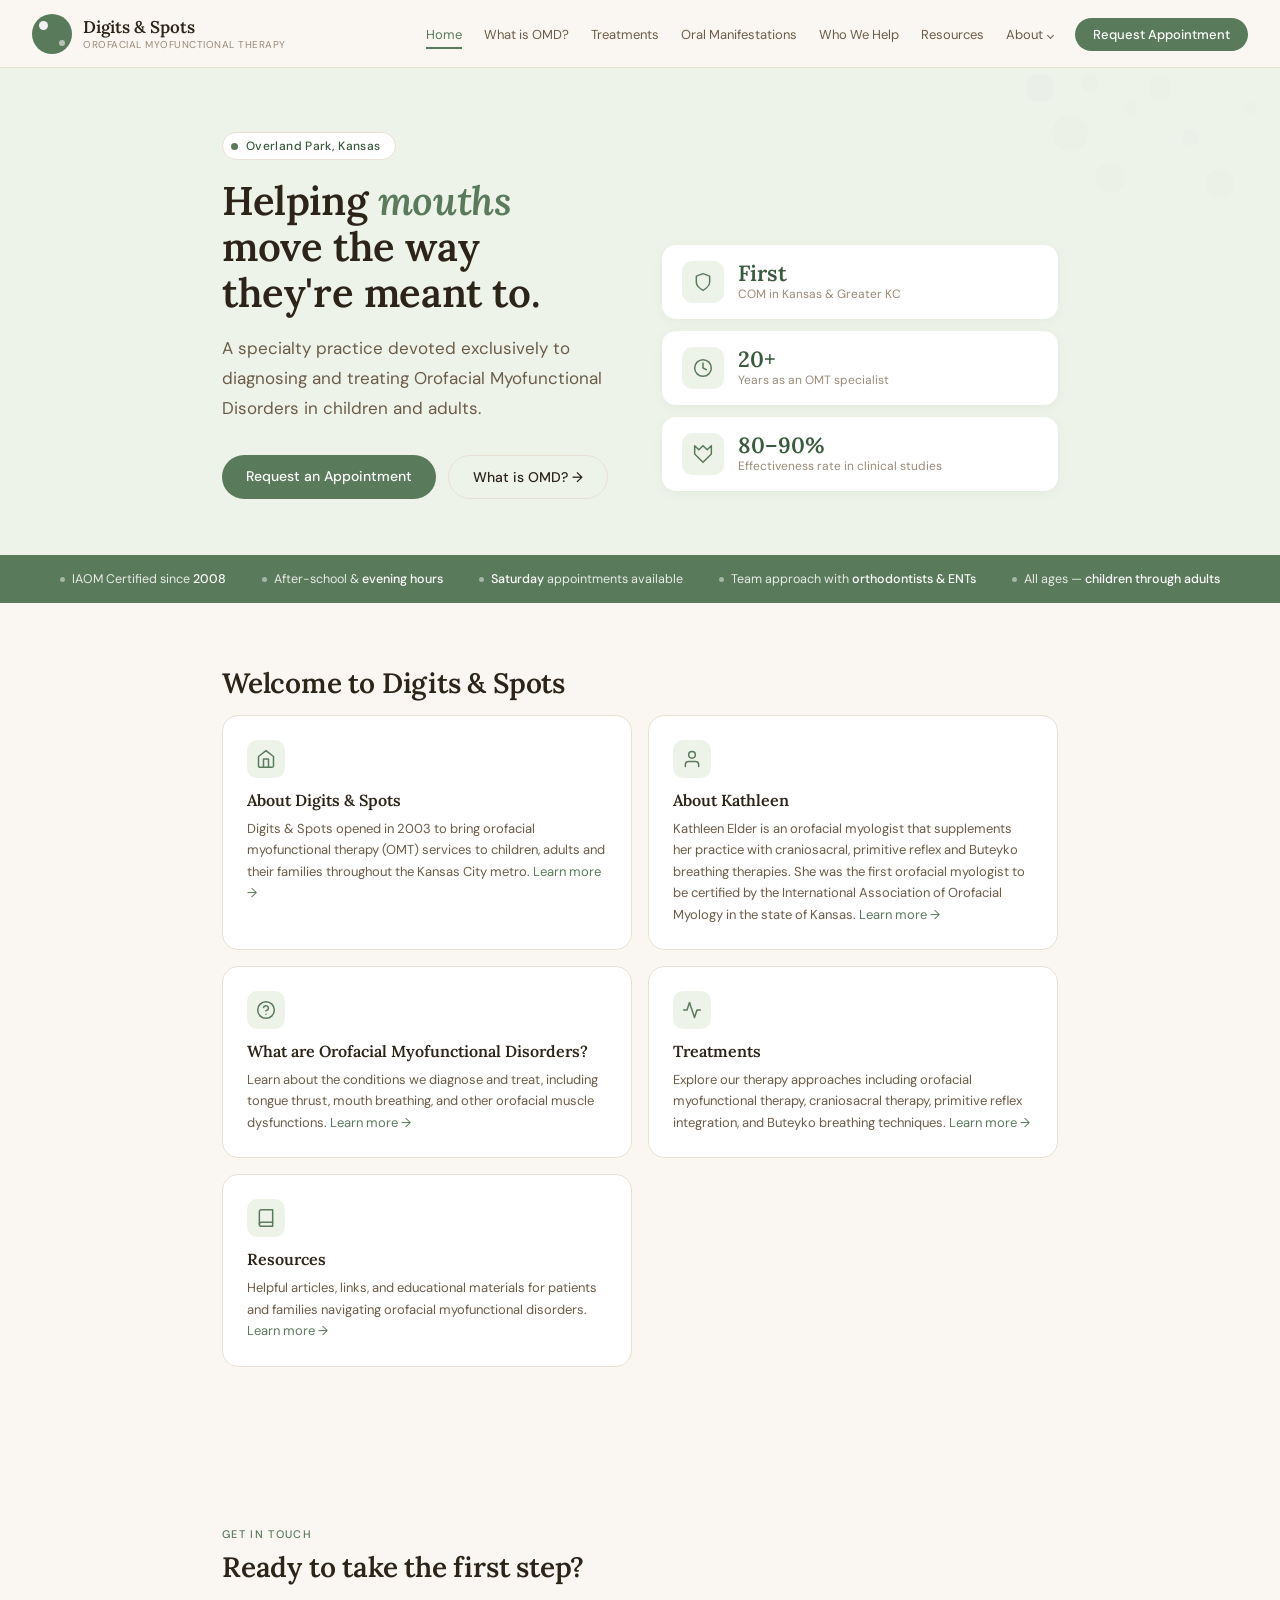
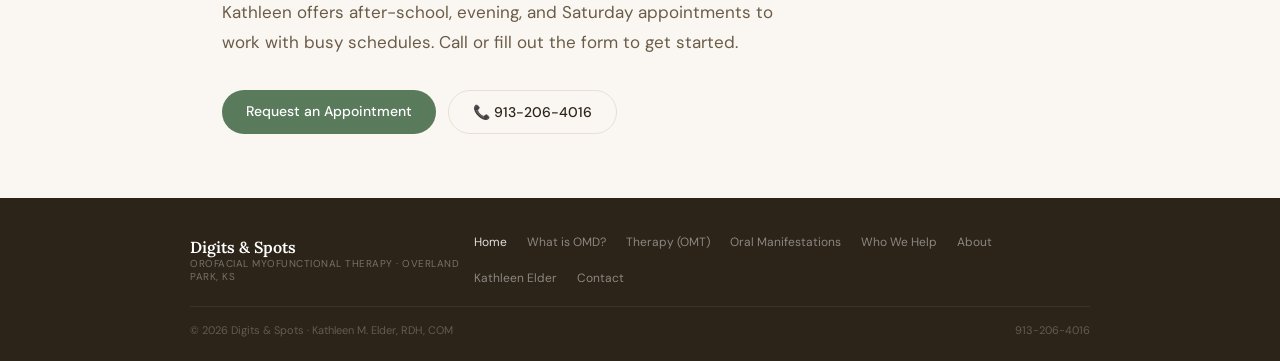
==== index.html @ a77b2a0f "Restructure site with new page hierarchy, nav dropdown, and expanded content - Reorganize homepage i" ====
<!DOCTYPE html>
<html lang="en">
<head>
  <meta charset="UTF-8" />
  <meta name="viewport" content="width=device-width, initial-scale=1.0" />
  <title>Digits &amp; Spots — Orofacial Myofunctional Therapy | Overland Park, KS</title>
  <meta name="description" content="Digits & Spots is a specialty therapy practice in Overland Park, KS devoted exclusively to diagnosing and treating Orofacial Myofunctional Disorders. Kathleen M. Elder, RDH, COM — Kansas's first Certified Orofacial Myologist." />
  <link rel="stylesheet" href="css/style.css" />
</head>
<body>

  <!-- ===================== NAV ===================== -->
  <nav class="ds-nav">
    <a href="index.html" class="ds-logo" aria-label="Digits &amp; Spots home">
      <div class="ds-logo-mark" aria-hidden="true"></div>
      <div>
        <span class="ds-logo-name">Digits &amp; Spots</span>
        <span class="ds-logo-sub">Orofacial Myofunctional Therapy</span>
      </div>
    </a>
    <button class="ds-nav-toggle" aria-label="Toggle navigation" aria-expanded="false">
      <span></span><span></span><span></span>
    </button>
    <ul class="ds-nav-links">
      <li><a href="index.html" class="active">Home</a></li>
      <li><a href="orofacialmyofunctionaldisorders.html">What is OMD?</a></li>
      <li><a href="treatments.html">Treatments</a></li>
      <li><a href="oral-manifestations.html">Oral Manifestations</a></li>
      <li><a href="who-we-help.html">Who We Help</a></li>
      <li><a href="resources.html">Resources</a></li>
      <li class="ds-nav-dropdown"><a href="#">About</a><ul class="ds-nav-dropdown-menu"><li><a href="about/digitsandspots.html">Digits &amp; Spots</a></li><li><a href="about/kathleenelder.html">Kathleen Elder</a></li></ul></li>
      <li><a href="contact.html" class="ds-nav-cta">Request Appointment</a></li>
    </ul>
  </nav>

  <!-- ===================== HERO ===================== -->
  <section class="ds-hero-band">
    <svg class="dots-bg" width="260" height="200" viewBox="0 0 260 200" aria-hidden="true">
      <circle cx="20"  cy="20"  r="14" fill="#5a7a5c" opacity="0.15"/>
      <circle cx="70"  cy="15"  r="9"  fill="#5a7a5c" opacity="0.09"/>
      <circle cx="50"  cy="65"  r="18" fill="#5a7a5c" opacity="0.10"/>
      <circle cx="110" cy="40"  r="7"  fill="#5a7a5c" opacity="0.09"/>
      <circle cx="140" cy="20"  r="11" fill="#5a7a5c" opacity="0.09"/>
      <circle cx="90"  cy="110" r="15" fill="#5a7a5c" opacity="0.07"/>
      <circle cx="170" cy="70"  r="8"  fill="#5a7a5c" opacity="0.10"/>
      <circle cx="200" cy="115" r="14" fill="#5a7a5c" opacity="0.07"/>
      <circle cx="230" cy="40"  r="6"  fill="#5a7a5c" opacity="0.08"/>
    </svg>
    <div class="ds-inner">
      <div class="ds-home-hero-grid">
        <div>
          <div class="ds-hero-eyebrow">
            <span class="ds-hero-eyebrow-dot"></span>
            Overland Park, Kansas
          </div>
          <h1 class="ds-h1">Helping <em>mouths</em> move the way they're meant to.</h1>
          <p class="ds-lead">A specialty practice devoted exclusively to diagnosing and treating Orofacial Myofunctional Disorders in children and adults.</p>
          <div class="ds-btn-row">
            <a href="contact.html" class="ds-btn-primary">Request an Appointment</a>
            <a href="orofacialmyofunctionaldisorders.html" class="ds-btn-outline">What is OMD? →</a>
          </div>
        </div>
        <div class="ds-hero-stats">
          <div class="ds-hero-stat">
            <div class="ds-hero-stat-icon">
              <svg width="20" height="20" viewBox="0 0 24 24" fill="none" stroke="#5a7a5c" stroke-width="1.8" stroke-linecap="round" stroke-linejoin="round" aria-hidden="true"><path d="M12 22s8-4 8-10V5l-8-3-8 3v7c0 6 8 10 8 10z"/></svg>
            </div>
            <div>
              <div class="ds-hero-stat-num">First</div>
              <div class="ds-hero-stat-label">COM in Kansas &amp; Greater KC</div>
            </div>
          </div>
          <div class="ds-hero-stat">
            <div class="ds-hero-stat-icon">
              <svg width="20" height="20" viewBox="0 0 24 24" fill="none" stroke="#5a7a5c" stroke-width="1.8" stroke-linecap="round" stroke-linejoin="round" aria-hidden="true"><circle cx="12" cy="12" r="10"/><polyline points="12 6 12 12 16 14"/></svg>
            </div>
            <div>
              <div class="ds-hero-stat-num">20+</div>
              <div class="ds-hero-stat-label">Years as an OMT specialist</div>
            </div>
          </div>
          <div class="ds-hero-stat">
            <div class="ds-hero-stat-icon">
              <svg width="20" height="20" viewBox="0 0 24 24" fill="none" stroke="#5a7a5c" stroke-width="1.8" stroke-linecap="round" stroke-linejoin="round" aria-hidden="true"><polyline points="22 11.08 22 12 12 22 2 12 2 2 7 7 12 2 17 7 22 2 22 11.08"/></svg>
            </div>
            <div>
              <div class="ds-hero-stat-num">80–90%</div>
              <div class="ds-hero-stat-label">Effectiveness rate in clinical studies</div>
            </div>
          </div>
        </div>
      </div>
    </div>
  </section>

  <!-- ===================== TRUST BAR ===================== -->
  <div class="ds-trust" role="list">
    <div class="ds-trust-item" role="listitem"><span class="ds-trust-dot"></span><span>IAOM Certified since <strong>2008</strong></span></div>
    <div class="ds-trust-item" role="listitem"><span class="ds-trust-dot"></span><span>After-school &amp; <strong>evening hours</strong></span></div>
    <div class="ds-trust-item" role="listitem"><span class="ds-trust-dot"></span><span><strong>Saturday</strong> appointments available</span></div>
    <div class="ds-trust-item" role="listitem"><span class="ds-trust-dot"></span><span>Team approach with <strong>orthodontists &amp; ENTs</strong></span></div>
    <div class="ds-trust-item" role="listitem"><span class="ds-trust-dot"></span><span>All ages — <strong>children through adults</strong></span></div>
  </div>

  <!-- ===================== OVERVIEW SECTIONS ===================== -->
  <main>
    <div class="ds-inner">
      <section class="ds-section" aria-labelledby="overview-heading">
        <h2 class="ds-h2" id="overview-heading">Welcome to Digits &amp; Spots</h2>
        <div class="ds-card-grid">
          <a href="about/digitsandspots.html" class="ds-card" style="text-decoration:none; display:block; cursor:pointer;">
            <div class="ds-card-icon">
              <svg width="20" height="20" viewBox="0 0 24 24" fill="none" stroke="#5a7a5c" stroke-width="1.8" stroke-linecap="round" stroke-linejoin="round" aria-hidden="true"><path d="M3 9l9-7 9 7v11a2 2 0 0 1-2 2H5a2 2 0 0 1-2-2z"/><polyline points="9 22 9 12 15 12 15 22"/></svg>
            </div>
            <h3>About Digits &amp; Spots</h3>
            <p>Digits &amp; Spots opened in 2003 to bring orofacial myofunctional therapy (OMT) services to children, adults and their families throughout the Kansas City metro. <span class="ds-card-link">Learn more →</span></p>
          </a>
          <a href="about/kathleenelder.html" class="ds-card" style="text-decoration:none; display:block; cursor:pointer;">
            <div class="ds-card-icon">
              <svg width="20" height="20" viewBox="0 0 24 24" fill="none" stroke="#5a7a5c" stroke-width="1.8" stroke-linecap="round" stroke-linejoin="round" aria-hidden="true"><path d="M20 21v-2a4 4 0 0 0-4-4H8a4 4 0 0 0-4 4v2"/><circle cx="12" cy="7" r="4"/></svg>
            </div>
            <h3>About Kathleen</h3>
            <p>Kathleen Elder is an orofacial myologist that supplements her practice with craniosacral, primitive reflex and Buteyko breathing therapies. She was the first orofacial myologist to be certified by the International Association of Orofacial Myology in the state of Kansas. <span class="ds-card-link">Learn more →</span></p>
          </a>
          <a href="orofacialmyofunctionaldisorders.html" class="ds-card" style="text-decoration:none; display:block; cursor:pointer;">
            <div class="ds-card-icon">
              <svg width="20" height="20" viewBox="0 0 24 24" fill="none" stroke="#5a7a5c" stroke-width="1.8" stroke-linecap="round" stroke-linejoin="round" aria-hidden="true"><circle cx="12" cy="12" r="10"/><path d="M9.09 9a3 3 0 0 1 5.83 1c0 2-3 3-3 3"/><line x1="12" y1="17" x2="12.01" y2="17"/></svg>
            </div>
            <h3>What are Orofacial Myofunctional Disorders?</h3>
            <p>Learn about the conditions we diagnose and treat, including tongue thrust, mouth breathing, and other orofacial muscle dysfunctions. <span class="ds-card-link">Learn more →</span></p>
          </a>
          <a href="treatments.html" class="ds-card" style="text-decoration:none; display:block; cursor:pointer;">
            <div class="ds-card-icon">
              <svg width="20" height="20" viewBox="0 0 24 24" fill="none" stroke="#5a7a5c" stroke-width="1.8" stroke-linecap="round" stroke-linejoin="round" aria-hidden="true"><path d="M22 12h-4l-3 9L9 3l-3 9H2"/></svg>
            </div>
            <h3>Treatments</h3>
            <p>Explore our therapy approaches including orofacial myofunctional therapy, craniosacral therapy, primitive reflex integration, and Buteyko breathing techniques. <span class="ds-card-link">Learn more →</span></p>
          </a>
          <a href="resources.html" class="ds-card" style="text-decoration:none; display:block; cursor:pointer;">
            <div class="ds-card-icon">
              <svg width="20" height="20" viewBox="0 0 24 24" fill="none" stroke="#5a7a5c" stroke-width="1.8" stroke-linecap="round" stroke-linejoin="round" aria-hidden="true"><path d="M4 19.5A2.5 2.5 0 0 1 6.5 17H20"/><path d="M6.5 2H20v20H6.5A2.5 2.5 0 0 1 4 19.5v-15A2.5 2.5 0 0 1 6.5 2z"/></svg>
            </div>
            <h3>Resources</h3>
            <p>Helpful articles, links, and educational materials for patients and families navigating orofacial myofunctional disorders. <span class="ds-card-link">Learn more →</span></p>
          </a>
        </div>
      </section>
    </div>

    <!-- ===================== CTA ===================== -->
    <div class="ds-inner">
      <section class="ds-section" aria-labelledby="cta-heading">
        <div class="ds-section-label">Get in touch</div>
        <h2 class="ds-h2" id="cta-heading">Ready to take the first step?</h2>
        <p class="ds-lead">Kathleen offers after-school, evening, and Saturday appointments to work with busy schedules. Call or fill out the form to get started.</p>
        <div class="ds-btn-row">
          <a href="contact.html" class="ds-btn-primary">Request an Appointment</a>
          <a href="tel:9132064016" class="ds-btn-outline">📞 913-206-4016</a>
        </div>
      </section>
    </div>
  </main>

  <!-- ===================== FOOTER ===================== -->
  <footer class="ds-footer">
    <div class="ds-footer-top">
      <div>
        <div class="ds-footer-name">Digits &amp; Spots</div>
        <div class="ds-footer-sub">Orofacial Myofunctional Therapy · Overland Park, KS</div>
      </div>
      <nav class="ds-footer-links" aria-label="Footer navigation">
        <a href="index.html">Home</a>
        <a href="orofacialmyofunctionaldisorders.html">What is OMD?</a>
        <a href="treatments.html">Therapy (OMT)</a>
        <a href="oral-manifestations.html">Oral Manifestations</a>
        <a href="who-we-help.html">Who We Help</a>
        <a href="about/digitsandspots.html">About</a>
        <a href="about/kathleenelder.html">Kathleen Elder</a>
        <a href="contact.html">Contact</a>
      </nav>
    </div>
    <div class="ds-footer-bottom">
      <span>© 2026 Digits &amp; Spots · Kathleen M. Elder, RDH, COM</span>
      <span>913-206-4016</span>
    </div>
  </footer>

  <script src="js/main.js"></script>
</body>
</html>
---- css/style.css ----
@import url('https://fonts.googleapis.com/css2?family=Lora:ital,wght@0,400;0,500;0,600;1,400&family=DM+Sans:wght@300;400;500&display=swap');

/* ===================================================
   DIGITS & SPOTS — Global Stylesheet
   =================================================== */

*, *::before, *::after { box-sizing: border-box; margin: 0; padding: 0; }

:root {
  --sage:        #5a7a5c;
  --sage-light:  #8aaa7c;
  --sage-pale:   #eef3ea;
  --sage-deep:   #3a5a3c;
  --cream:       #faf7f2;
  --warm-tan:    #e8e0d4;
  --warm-dark:   #2c2419;
  --warm-mid:    #6b5c48;
  --warm-muted:  #9a8a78;
  --font-display: 'Lora', Georgia, serif;
  --font-body:    'DM Sans', sans-serif;
}

html { scroll-behavior: smooth; }

body {
  font-family: var(--font-body);
  color: var(--warm-dark);
  background: var(--cream);
  min-height: 100vh;
  overflow-x: hidden;
}

/* ===================================================
   NAVIGATION
   =================================================== */

.ds-nav {
  background: var(--cream);
  border-bottom: 1px solid var(--warm-tan);
  padding: 0 2rem;
  display: flex;
  align-items: center;
  justify-content: space-between;
  height: 68px;
  position: sticky;
  top: 0;
  z-index: 100;
}

.ds-logo {
  display: flex;
  align-items: center;
  gap: 11px;
  text-decoration: none;
}

.ds-logo-mark {
  width: 40px; height: 40px;
  border-radius: 50%;
  background: var(--sage);
  display: flex; align-items: center; justify-content: center;
  position: relative; flex-shrink: 0;
}
.ds-logo-mark::before {
  content: '';
  width: 9px; height: 9px; border-radius: 50%;
  background: rgba(255,255,255,0.9);
  position: absolute; top: 7px; left: 7px;
}
.ds-logo-mark::after {
  content: '';
  width: 6px; height: 6px; border-radius: 50%;
  background: rgba(255,255,255,0.55);
  position: absolute; bottom: 8px; right: 7px;
}

.ds-logo-name {
  font-family: var(--font-display);
  font-size: 17px; font-weight: 600;
  color: var(--warm-dark); display: block;
}
.ds-logo-sub {
  font-size: 10px; color: var(--warm-muted);
  letter-spacing: 0.05em; text-transform: uppercase; display: block;
}

.ds-nav-links {
  display: flex; align-items: center;
  gap: 22px; list-style: none;
}
.ds-nav-links a {
  font-size: 13px; font-weight: 400;
  color: var(--warm-mid); text-decoration: none;
  padding: 4px 0;
  border-bottom: 2px solid transparent;
  transition: color 0.2s, border-color 0.2s;
}
.ds-nav-links a:hover { color: var(--sage); }
.ds-nav-links a.active { color: var(--sage); border-bottom-color: var(--sage); }

/* About dropdown */
.ds-nav-dropdown {
  position: relative;
}
.ds-nav-dropdown > a::after {
  content: '';
  display: inline-block;
  width: 5px; height: 5px;
  border-right: 1.5px solid currentColor;
  border-bottom: 1.5px solid currentColor;
  transform: rotate(45deg);
  margin-left: 5px;
  vertical-align: 1px;
}
.ds-nav-dropdown-menu {
  display: none;
  position: absolute;
  top: 100%;
  left: 50%;
  transform: translateX(-50%);
  background: var(--cream);
  border: 1px solid var(--warm-tan);
  border-radius: 8px;
  padding: 6px 0;
  min-width: 200px;
  box-shadow: 0 4px 16px rgba(0,0,0,0.08);
  z-index: 200;
  list-style: none;
}
.ds-nav-dropdown-menu li a {
  display: block;
  padding: 8px 16px !important;
  font-size: 13px;
  color: var(--warm-mid);
  text-decoration: none;
  border-bottom: none !important;
  white-space: nowrap;
}
.ds-nav-dropdown-menu li a:hover {
  background: var(--sage-pale);
  color: var(--sage);
}
.ds-nav-dropdown:hover .ds-nav-dropdown-menu,
.ds-nav-dropdown:focus-within .ds-nav-dropdown-menu {
  display: block;
}

.ds-nav-cta {
  background: var(--sage) !important;
  color: white !important;
  padding: 8px 18px !important;
  border-radius: 100px;
  font-weight: 500 !important;
  border-bottom: none !important;
  transition: background 0.2s !important;
}
.ds-nav-cta:hover { background: var(--sage-deep) !important; }

/* Mobile hamburger (hidden by default) */
.ds-nav-toggle {
  display: none;
  background: none; border: none;
  cursor: pointer; padding: 4px;
  flex-direction: column; gap: 5px;
}
.ds-nav-toggle span {
  display: block; width: 22px; height: 2px;
  background: var(--warm-dark); border-radius: 2px;
  transition: transform 0.25s, opacity 0.25s;
}

/* ===================================================
   LAYOUT & SHARED STRUCTURE
   =================================================== */

.ds-inner {
  max-width: 900px;
  margin: 0 auto;
  padding: 0 2rem;
}

.ds-section        { padding: 64px 0; }
.ds-section-label  { font-size: 11px; text-transform: uppercase; letter-spacing: 0.12em; color: var(--sage); font-weight: 500; margin-bottom: 10px; }

.ds-h1 {
  font-family: var(--font-display);
  font-size: 40px; font-weight: 600;
  color: var(--warm-dark); letter-spacing: -0.4px; line-height: 1.15;
  margin-bottom: 18px;
}
.ds-h1 em { font-style: italic; color: var(--sage); }

.ds-h2 {
  font-family: var(--font-display);
  font-size: 28px; font-weight: 600;
  color: var(--warm-dark); letter-spacing: -0.2px; line-height: 1.2;
  margin-bottom: 14px;
}
.ds-h2 em { font-style: italic; color: var(--sage); }

.ds-lead  { font-size: 17px; color: var(--warm-mid); line-height: 1.75; margin-bottom: 32px; max-width: 580px; }
.ds-body  { font-size: 15px; color: var(--warm-mid); line-height: 1.75; margin-bottom: 18px; }

.ds-divider { border: none; border-top: 1px solid var(--warm-tan); margin: 48px 0; }

/* ===================================================
   HERO BAND
   =================================================== */

.ds-hero-band {
  background: var(--sage-pale);
  padding: 64px 0 56px;
  position: relative; overflow: hidden;
}
.ds-hero-band .dots-bg {
  position: absolute; top: 0; right: 0;
  opacity: 0.13; pointer-events: none;
}

/* ===================================================
   TRUST BAR
   =================================================== */

.ds-trust {
  background: var(--sage);
  padding: 16px 2rem;
  display: flex; justify-content: center;
  gap: 36px; flex-wrap: wrap;
}
.ds-trust-item {
  display: flex; align-items: center;
  gap: 7px; color: rgba(255,255,255,0.85);
  font-size: 12.5px;
}
.ds-trust-item strong { color: white; font-weight: 500; }
.ds-trust-dot {
  width: 5px; height: 5px; border-radius: 50%;
  background: rgba(255,255,255,0.45); flex-shrink: 0;
}

/* ===================================================
   BUTTONS
   =================================================== */

.ds-btn-primary {
  background: var(--sage); color: white;
  padding: 12px 24px; border-radius: 100px;
  font-size: 14px; font-weight: 500;
  text-decoration: none; border: none;
  cursor: pointer; display: inline-block;
  font-family: var(--font-body);
  transition: background 0.2s, transform 0.15s;
}
.ds-btn-primary:hover { background: var(--sage-deep); transform: translateY(-1px); }

.ds-btn-outline {
  background: transparent; color: var(--warm-dark);
  padding: 12px 24px; border-radius: 100px;
  font-size: 14px; font-weight: 500;
  text-decoration: none;
  border: 1.5px solid var(--warm-tan);
  cursor: pointer; display: inline-block;
  font-family: var(--font-body);
  transition: border-color 0.2s, transform 0.15s;
}
.ds-btn-outline:hover { border-color: var(--sage); transform: translateY(-1px); }

.ds-btn-white {
  background: white; color: var(--warm-dark);
  padding: 12px 24px; border-radius: 100px;
  font-size: 14px; font-weight: 500;
  border: none; cursor: pointer;
  display: inline-block; font-family: var(--font-body);
  transition: opacity 0.2s;
}
.ds-btn-white:hover { opacity: 0.85; }

.ds-btn-row { display: flex; gap: 12px; flex-wrap: wrap; margin-top: 8px; }

/* ===================================================
   CARDS
   =================================================== */

.ds-card-grid   { display: grid; grid-template-columns: 1fr 1fr; gap: 16px; margin-bottom: 32px; }
.ds-card-grid-3 { display: grid; grid-template-columns: 1fr 1fr 1fr; gap: 14px; margin-bottom: 32px; }

.ds-card {
  background: white;
  border: 1px solid var(--warm-tan);
  border-radius: 16px; padding: 24px;
  transition: border-color 0.2s, transform 0.2s;
}
.ds-card:hover { border-color: var(--sage-light); transform: translateY(-2px); }

.ds-card-icon {
  width: 38px; height: 38px; border-radius: 10px;
  background: var(--sage-pale);
  display: flex; align-items: center; justify-content: center;
  margin-bottom: 12px;
}
.ds-card h3 {
  font-family: var(--font-display);
  font-size: 16px; font-weight: 600;
  color: var(--warm-dark); margin-bottom: 8px;
}
.ds-card p { font-size: 13px; color: var(--warm-mid); line-height: 1.65; }
.ds-card-link { color: var(--sage); font-size: 13px; }

/* ===================================================
   STAT CARDS
   =================================================== */

.ds-stat-row { display: grid; grid-template-columns: repeat(3, 1fr); gap: 14px; margin: 32px 0; }

.ds-stat {
  background: white;
  border: 1px solid var(--warm-tan);
  border-radius: 14px; padding: 20px; text-align: center;
}
.ds-stat-num {
  font-family: var(--font-display);
  font-size: 30px; font-weight: 600;
  color: var(--sage-deep); line-height: 1;
}
.ds-stat-label { font-size: 12px; color: var(--warm-muted); margin-top: 5px; line-height: 1.4; }

/* Hero stat cards */
.ds-hero-stat {
  background: white; border-radius: 14px;
  padding: 16px 20px;
  display: flex; align-items: center; gap: 14px;
  box-shadow: 0 2px 10px rgba(90,122,92,0.08);
}
.ds-hero-stat-icon {
  width: 42px; height: 42px; border-radius: 10px;
  background: var(--sage-pale);
  display: flex; align-items: center; justify-content: center; flex-shrink: 0;
}
.ds-hero-stat-num {
  font-family: var(--font-display);
  font-size: 22px; font-weight: 600;
  color: var(--sage-deep); line-height: 1;
}
.ds-hero-stat-label { font-size: 12px; color: var(--warm-muted); margin-top: 2px; }

/* ===================================================
   DARK SECTION
   =================================================== */

.ds-dark { background: var(--warm-dark); padding: 64px 0; }
.ds-dark .ds-section-label { color: var(--sage-light); }
.ds-dark .ds-h2  { color: white; }
.ds-dark .ds-body { color: rgba(255,255,255,0.65); }
.ds-dark .ds-lead { color: rgba(255,255,255,0.65); }

/* ===================================================
   PALE (SAGE) SECTION
   =================================================== */

.ds-pale { background: var(--sage-pale); padding: 64px 0; }

/* ===================================================
   PROCESS STEPS
   =================================================== */

.ds-steps { display: flex; flex-direction: column; margin-top: 32px; }
.ds-step  {
  display: grid; grid-template-columns: 56px 1fr;
  gap: 20px; padding-bottom: 32px; position: relative;
}
.ds-step:not(:last-child)::after {
  content: '';
  position: absolute; left: 27px; top: 44px; bottom: 0;
  width: 2px; background: var(--warm-tan);
}
.ds-step-num {
  width: 56px; height: 56px; border-radius: 50%;
  background: var(--cream);
  border: 2px solid var(--sage-light);
  display: flex; align-items: center; justify-content: center;
  font-family: var(--font-display);
  font-size: 18px; font-weight: 600; color: var(--sage);
  flex-shrink: 0; z-index: 1; position: relative;
}
.ds-step-body { padding-top: 12px; }
.ds-step-body h3 {
  font-family: var(--font-display);
  font-size: 17px; font-weight: 600;
  color: var(--warm-dark); margin-bottom: 6px;
}
.ds-step-body p { font-size: 14px; color: var(--warm-mid); line-height: 1.65; }

/* ===================================================
   FACTS / BULLETS
   =================================================== */

.ds-facts { display: flex; flex-direction: column; gap: 10px; }
.ds-fact  { display: flex; gap: 10px; font-size: 14px; color: var(--warm-mid); align-items: flex-start; }
.ds-fact-dot {
  width: 7px; height: 7px; border-radius: 50%;
  background: var(--sage-light); flex-shrink: 0; margin-top: 5px;
}
.ds-dark .ds-fact { color: rgba(255,255,255,0.65); }

/* ===================================================
   TAGS / PILLS
   =================================================== */

.ds-tag-row { display: flex; gap: 8px; flex-wrap: wrap; margin-bottom: 24px; }
.ds-tag {
  background: white; border: 1px solid var(--warm-tan);
  border-radius: 100px; padding: 5px 14px;
  font-size: 12.5px; color: var(--warm-mid);
}

.ds-cred-pills { display: flex; gap: 7px; flex-wrap: wrap; margin: 12px 0 18px; }
.ds-cred {
  background: var(--sage-pale); color: var(--sage-deep);
  border-radius: 100px; padding: 4px 12px;
  font-size: 12px; font-weight: 500;
}
.ds-dark .ds-cred { background: rgba(255,255,255,0.1); color: rgba(255,255,255,0.8); }

/* ===================================================
   HIGHLIGHT / BLOCKQUOTE
   =================================================== */

.ds-highlight {
  background: var(--sage-pale);
  border-left: 4px solid var(--sage);
  border-radius: 0 12px 12px 0;
  padding: 18px 20px; margin: 24px 0;
}
.ds-highlight p { font-size: 15px; color: var(--sage-deep); line-height: 1.65; font-style: italic; }
.ds-highlight cite { font-size: 12px; color: var(--warm-muted); font-style: normal; display: block; margin-top: 6px; }

/* ===================================================
   FAQ ACCORDION
   =================================================== */

.ds-faq { display: flex; flex-direction: column; }
.ds-faq-item { border-bottom: 1px solid var(--warm-tan); }
.ds-faq-q {
  width: 100%; background: none; border: none; text-align: left;
  padding: 18px 0;
  font-family: var(--font-body);
  font-size: 15px; font-weight: 500; color: var(--warm-dark);
  cursor: pointer;
  display: flex; justify-content: space-between; align-items: center; gap: 16px;
}
.ds-faq-q:hover { color: var(--sage); }
.ds-faq-icon { font-size: 20px; color: var(--sage); flex-shrink: 0; transition: transform 0.25s; font-weight: 300; }
.ds-faq-a { font-size: 14px; color: var(--warm-mid); line-height: 1.7; padding-bottom: 18px; display: none; }
.ds-faq-item.open .ds-faq-a  { display: block; }
.ds-faq-item.open .ds-faq-icon { transform: rotate(45deg); }

/* ===================================================
   PORTRAIT / ABOUT
   =================================================== */

.ds-about-grid { display: grid; grid-template-columns: 260px 1fr; gap: 52px; align-items: start; }
.ds-portrait-frame {
  background: var(--sage-deep); border-radius: 20px;
  aspect-ratio: 3/4;
  display: flex; align-items: center; justify-content: center;
  flex-direction: column; gap: 12px;
  color: rgba(255,255,255,0.5); font-size: 12px; text-align: center;
  padding: 20px; position: relative;
}
/* Swap in a real photo: add class ds-portrait-photo and set background-image */
.ds-portrait-photo {
  background-size: cover;
  background-position: center top;
}
.ds-portrait-initials {
  width: 72px; height: 72px; border-radius: 50%;
  background: rgba(255,255,255,0.12);
  display: flex; align-items: center; justify-content: center;
  font-family: var(--font-display);
  font-size: 22px; color: white; font-weight: 500;
}
.ds-portrait-badge {
  position: absolute; bottom: -12px; right: -12px;
  background: var(--sage); color: white;
  padding: 8px 14px; border-radius: 12px;
  font-size: 11px; font-weight: 500; line-height: 1.4;
  text-align: center; max-width: 140px;
}
.ds-portrait-badge strong { display: block; font-size: 12px; margin-bottom: 2px; }

/* ===================================================
   WHO WE HELP
   =================================================== */

.ds-audience-grid { display: grid; grid-template-columns: 1fr 1fr; gap: 20px; margin-bottom: 40px; }
.ds-audience-card { border-radius: 20px; padding: 32px; }
.ds-audience-card.children { background: var(--sage-pale); border: 1px solid var(--sage-light); }
.ds-audience-card.adults   { background: white; border: 1px solid var(--warm-tan); }
.ds-audience-card h3 { font-family: var(--font-display); font-size: 20px; font-weight: 600; margin-bottom: 8px; }
.ds-audience-card .ds-sub  { font-size: 13px; color: var(--warm-muted); margin-bottom: 16px; }

/* ===================================================
   REFERRAL BANNER
   =================================================== */

.ds-referral {
  background: var(--warm-dark); border-radius: 20px;
  padding: 32px 36px;
  display: flex; justify-content: space-between; align-items: center;
  gap: 24px; flex-wrap: wrap; margin-top: 40px;
}
.ds-referral h3 { font-family: var(--font-display); font-size: 20px; font-weight: 600; color: white; margin-bottom: 6px; }
.ds-referral p  { font-size: 14px; color: rgba(255,255,255,0.6); }
.ds-referral-actions { display: flex; gap: 12px; flex-wrap: wrap; }
.ds-btn-ghost {
  background: rgba(255,255,255,0.12); color: white;
  padding: 12px 20px; border-radius: 100px;
  font-size: 14px; font-weight: 500; text-decoration: none;
  display: inline-block;
  border: 1px solid rgba(255,255,255,0.2);
  transition: background 0.2s;
}
.ds-btn-ghost:hover { background: rgba(255,255,255,0.2); }

/* ===================================================
   PARTNERS GRID
   =================================================== */

.ds-partners { display: grid; grid-template-columns: repeat(4, 1fr); gap: 12px; margin: 28px 0; }
.ds-partner  {
  background: white; border: 1px solid var(--warm-tan);
  border-radius: 12px; padding: 18px 14px; text-align: center;
}
.ds-partner-emoji { font-size: 22px; margin-bottom: 8px; }
.ds-partner h4 { font-size: 13px; font-weight: 500; color: var(--warm-dark); }

/* ===================================================
   CONTACT
   =================================================== */

.ds-contact-grid { display: grid; grid-template-columns: 1fr 1.1fr; gap: 56px; align-items: start; }
.ds-contact-details { display: flex; flex-direction: column; gap: 18px; margin-top: 24px; }
.ds-citem { display: flex; gap: 12px; align-items: flex-start; }
.ds-citem-icon {
  width: 36px; height: 36px;
  background: white; border-radius: 8px;
  border: 1px solid var(--warm-tan);
  display: flex; align-items: center; justify-content: center; flex-shrink: 0;
}
.ds-citem-label { font-size: 11px; text-transform: uppercase; letter-spacing: 0.07em; color: var(--warm-muted); margin-bottom: 2px; }
.ds-citem-val   { font-size: 14px; color: var(--warm-dark); line-height: 1.5; }
.ds-citem-val a { color: var(--warm-dark); text-decoration: none; }
.ds-citem-val a:hover { color: var(--sage); }

.ds-map-placeholder {
  background: var(--warm-tan); border-radius: 14px; height: 180px;
  display: flex; align-items: center; justify-content: center;
  color: var(--warm-muted); font-size: 13px; margin-top: 20px;
  border: 1px solid var(--warm-tan);
}

/* ===================================================
   FORM
   =================================================== */

.ds-form-card {
  background: white; border-radius: 20px;
  padding: 28px; border: 1px solid rgba(0,0,0,0.06);
}
.ds-form-card h3 {
  font-family: var(--font-display);
  font-size: 19px; font-weight: 600;
  color: var(--warm-dark); margin-bottom: 18px;
}
.ds-field { margin-bottom: 13px; }
.ds-field label {
  display: block; font-size: 11px; font-weight: 500;
  color: var(--warm-muted); letter-spacing: 0.05em;
  text-transform: uppercase; margin-bottom: 5px;
}
.ds-field input,
.ds-field textarea,
.ds-field select {
  width: 100%; padding: 9px 13px;
  border: 1.5px solid var(--warm-tan);
  border-radius: 10px;
  font-family: var(--font-body);
  font-size: 14px; color: var(--warm-dark);
  background: var(--cream); outline: none;
  transition: border-color 0.2s;
  -webkit-appearance: none; appearance: none;
}
.ds-field input:focus,
.ds-field textarea:focus,
.ds-field select:focus { border-color: var(--sage); background: white; }
.ds-field textarea { height: 80px; resize: vertical; }
.ds-form-note { font-size: 12px; color: var(--warm-muted); text-align: center; margin-top: 12px; }
.ds-form-note a { color: var(--sage); }

/* ===================================================
   FOOTER
   =================================================== */

.ds-footer { background: var(--warm-dark); padding: 36px 2rem 24px; }
.ds-footer-top {
  max-width: 900px; margin: 0 auto;
  display: flex; justify-content: space-between; align-items: center;
  padding-bottom: 20px;
  border-bottom: 1px solid rgba(255,255,255,0.07);
  margin-bottom: 16px;
}
.ds-footer-name { font-family: var(--font-display); font-size: 16px; color: white; font-weight: 600; }
.ds-footer-sub  { font-size: 10px; color: rgba(255,255,255,0.35); text-transform: uppercase; letter-spacing: 0.05em; }
.ds-footer-links { display: flex; gap: 20px; flex-wrap: wrap; }
.ds-footer-links a { font-size: 12px; color: rgba(255,255,255,0.45); text-decoration: none; transition: color 0.2s; }
.ds-footer-links a:hover { color: rgba(255,255,255,0.85); }
.ds-footer-links a.active { color: rgba(255,255,255,0.85); }
.ds-footer-bottom {
  max-width: 900px; margin: 0 auto;
  display: flex; justify-content: space-between;
  font-size: 11px; color: rgba(255,255,255,0.25);
}

/* ===================================================
   HOME PAGE SPECIFIC
   =================================================== */

.ds-home-hero-grid {
  display: grid; grid-template-columns: 1fr 1fr;
  gap: 44px; align-items: end;
}
.ds-hero-stats { display: flex; flex-direction: column; gap: 12px; padding-bottom: 8px; }
.ds-hero-eyebrow {
  display: inline-flex; align-items: center; gap: 8px;
  background: white; border: 1px solid var(--warm-tan);
  border-radius: 100px; padding: 5px 14px 5px 8px;
  font-size: 12px; color: var(--sage-deep); font-weight: 500;
  letter-spacing: 0.03em; margin-bottom: 18px;
}
.ds-hero-eyebrow-dot {
  width: 7px; height: 7px; border-radius: 50%;
  background: var(--sage); display: inline-block;
}

/* ===================================================
   SERVICE CARDS (Home)
   =================================================== */

.ds-service-num {
  font-family: var(--font-display);
  font-size: 52px; font-weight: 600;
  color: var(--warm-tan); line-height: 1;
  margin-bottom: 14px; letter-spacing: -2px;
}

/* ===================================================
   RESPONSIVE — MOBILE
   =================================================== */

@media (max-width: 768px) {
  .ds-nav-links { display: none; flex-direction: column; gap: 0; }
  .ds-nav-links.open {
    display: flex;
    position: fixed; top: 68px; left: 0; right: 0;
    background: var(--cream);
    border-bottom: 1px solid var(--warm-tan);
    padding: 12px 0 20px;
  }
  .ds-nav-links.open li { width: 100%; }
  .ds-nav-links.open a {
    display: block; padding: 12px 2rem;
    border-bottom: none; font-size: 15px;
  }
  .ds-nav-links.open .ds-nav-cta {
    margin: 8px 2rem 0; border-radius: 100px;
    text-align: center; display: block;
    padding: 12px 2rem !important;
  }
  .ds-nav-toggle { display: flex; }

  .ds-h1  { font-size: 30px; }
  .ds-h2  { font-size: 22px; }
  .ds-lead { font-size: 15px; }

  .ds-home-hero-grid  { grid-template-columns: 1fr; }
  .ds-hero-stats      { display: none; }
  .ds-card-grid       { grid-template-columns: 1fr; }
  .ds-card-grid-3     { grid-template-columns: 1fr; }
  .ds-stat-row        { grid-template-columns: 1fr; }
  .ds-about-grid      { grid-template-columns: 1fr; }
  .ds-contact-grid    { grid-template-columns: 1fr; }
  .ds-audience-grid   { grid-template-columns: 1fr; }
  .ds-partners        { grid-template-columns: 1fr 1fr; }
  .ds-trust           { gap: 16px; }
  .ds-referral        { flex-direction: column; }
  .ds-footer-top      { flex-direction: column; gap: 20px; align-items: flex-start; }

  .ds-section { padding: 44px 0; }
  .ds-dark    { padding: 44px 0; }
  .ds-pale    { padding: 44px 0; }
}
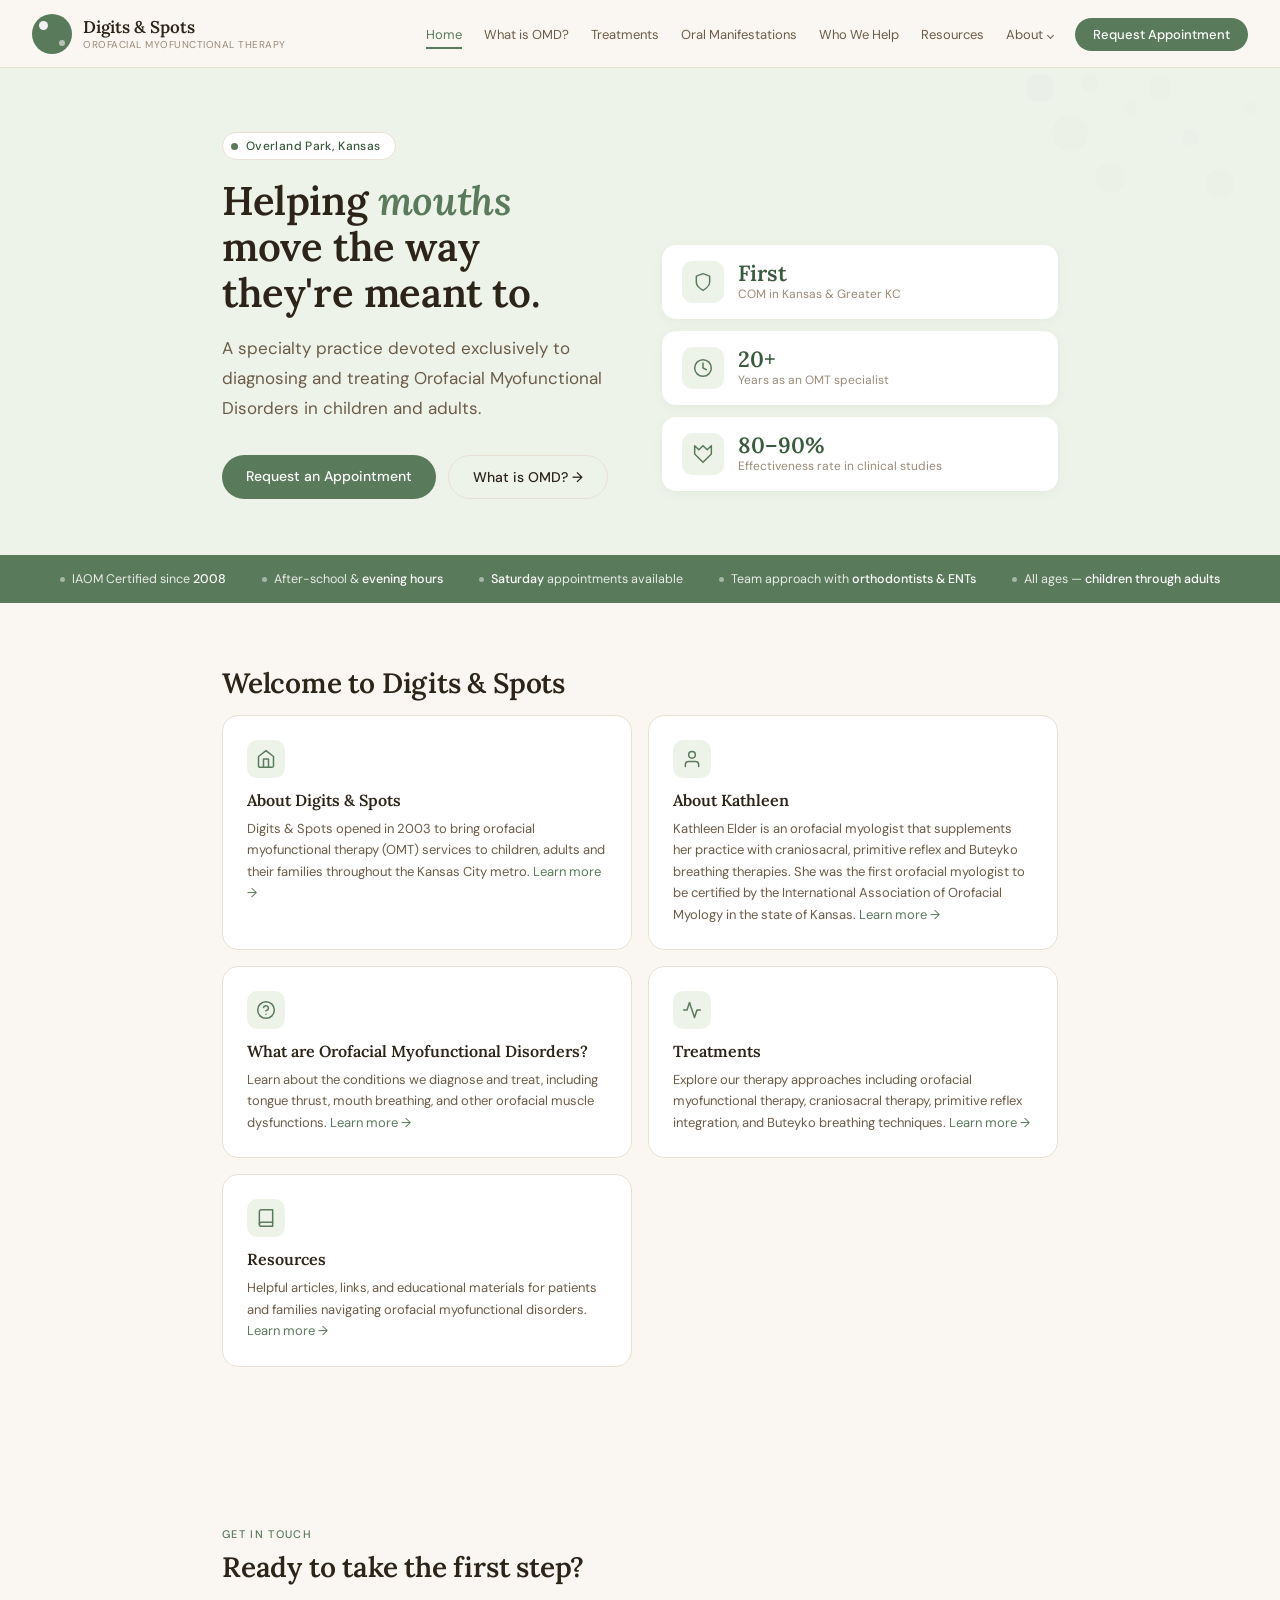
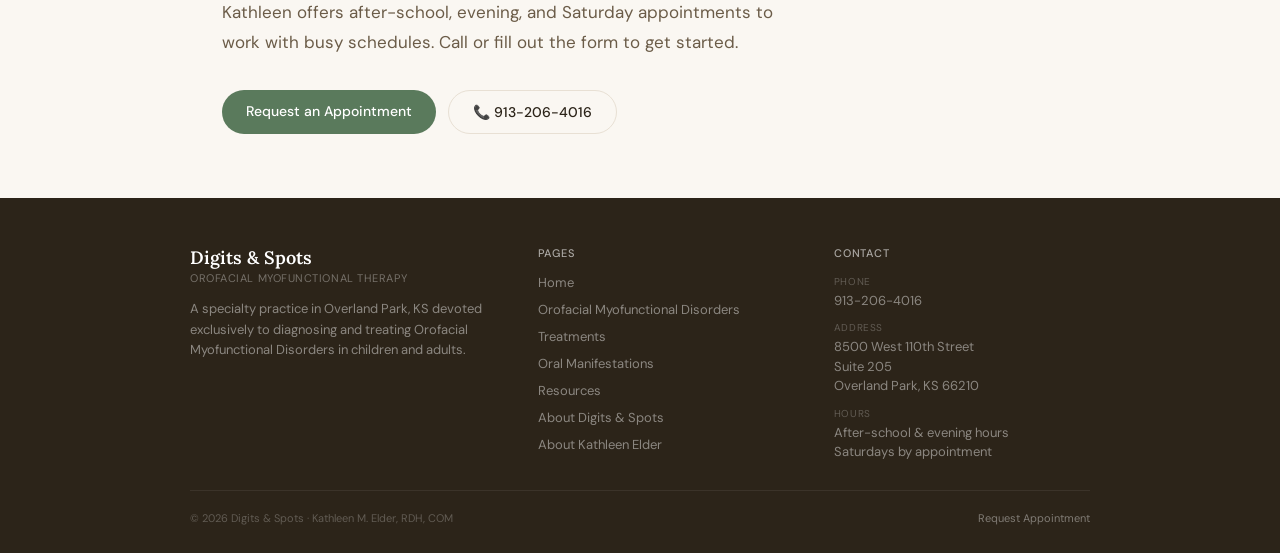
==== commit 7a672237: "redesigned multiple pages" ====
--- a/index.html
+++ b/index.html
@@ -163,25 +163,45 @@
 
   <!-- ===================== FOOTER ===================== -->
   <footer class="ds-footer">
-    <div class="ds-footer-top">
+    <div class="ds-footer-grid">
+      <div class="ds-footer-brand">
+        <div class="ds-footer-name">Digits &amp; Spots</div>
+        <div class="ds-footer-sub">Orofacial Myofunctional Therapy</div>
+        <p class="ds-footer-desc">A specialty practice in Overland Park, KS devoted exclusively to diagnosing and treating Orofacial Myofunctional Disorders in children and adults.</p>
+      </div>
       <div>
-        <div class="ds-footer-name">Digits &amp; Spots</div>
-        <div class="ds-footer-sub">Orofacial Myofunctional Therapy · Overland Park, KS</div>
-      </div>
-      <nav class="ds-footer-links" aria-label="Footer navigation">
-        <a href="index.html">Home</a>
-        <a href="orofacialmyofunctionaldisorders.html">What is OMD?</a>
-        <a href="treatments.html">Therapy (OMT)</a>
-        <a href="oral-manifestations.html">Oral Manifestations</a>
-        <a href="who-we-help.html">Who We Help</a>
-        <a href="about/digitsandspots.html">About</a>
-        <a href="about/kathleenelder.html">Kathleen Elder</a>
-        <a href="contact.html">Contact</a>
-      </nav>
+        <div class="ds-footer-col-title">Pages</div>
+        <nav class="ds-footer-links" aria-label="Footer navigation">
+          <a href="index.html">Home</a>
+          <a href="orofacialmyofunctionaldisorders.html">Orofacial Myofunctional Disorders</a>
+          <a href="treatments.html">Treatments</a>
+          <a href="oral-manifestations.html">Oral Manifestations</a>
+          <a href="resources.html">Resources</a>
+          <a href="about/digitsandspots.html">About Digits &amp; Spots</a>
+          <a href="about/kathleenelder.html">About Kathleen Elder</a>
+        </nav>
+      </div>
+      <div>
+        <div class="ds-footer-col-title">Contact</div>
+        <div class="ds-footer-contact">
+          <div class="ds-footer-contact-item">
+            <div class="ds-footer-contact-label">Phone</div>
+            <a href="tel:9132064016">913-206-4016</a>
+          </div>
+          <div class="ds-footer-contact-item">
+            <div class="ds-footer-contact-label">Address</div>
+            8500 West 110th Street<br>Suite 205<br>Overland Park, KS 66210
+          </div>
+          <div class="ds-footer-contact-item">
+            <div class="ds-footer-contact-label">Hours</div>
+            After-school &amp; evening hours<br>Saturdays by appointment
+          </div>
+        </div>
+      </div>
     </div>
     <div class="ds-footer-bottom">
-      <span>© 2026 Digits &amp; Spots · Kathleen M. Elder, RDH, COM</span>
-      <span>913-206-4016</span>
+      <span>&copy; 2026 Digits &amp; Spots &middot; Kathleen M. Elder, RDH, COM</span>
+      <a href="contact.html" style="color:rgba(255,255,255,0.4); text-decoration:none;">Request Appointment</a>
     </div>
   </footer>
 
--- a/css/style.css
+++ b/css/style.css
@@ -601,20 +601,31 @@
    FOOTER
    =================================================== */
 
-.ds-footer { background: var(--warm-dark); padding: 36px 2rem 24px; }
-.ds-footer-top {
+.ds-footer { background: var(--warm-dark); padding: 48px 2rem 28px; }
+.ds-footer-grid {
   max-width: 900px; margin: 0 auto;
-  display: flex; justify-content: space-between; align-items: center;
-  padding-bottom: 20px;
+  display: grid; grid-template-columns: 1.2fr 1fr 1fr;
+  gap: 40px;
+  padding-bottom: 28px;
   border-bottom: 1px solid rgba(255,255,255,0.07);
-  margin-bottom: 16px;
-}
-.ds-footer-name { font-family: var(--font-display); font-size: 16px; color: white; font-weight: 600; }
-.ds-footer-sub  { font-size: 10px; color: rgba(255,255,255,0.35); text-transform: uppercase; letter-spacing: 0.05em; }
-.ds-footer-links { display: flex; gap: 20px; flex-wrap: wrap; }
-.ds-footer-links a { font-size: 12px; color: rgba(255,255,255,0.45); text-decoration: none; transition: color 0.2s; }
+  margin-bottom: 20px;
+}
+.ds-footer-brand {}
+.ds-footer-name { font-family: var(--font-display); font-size: 18px; color: white; font-weight: 600; }
+.ds-footer-sub  { font-size: 11px; color: rgba(255,255,255,0.35); text-transform: uppercase; letter-spacing: 0.05em; margin-top: 2px; }
+.ds-footer-desc { font-size: 13px; color: rgba(255,255,255,0.45); line-height: 1.6; margin-top: 14px; }
+.ds-footer-col-title {
+  font-size: 11px; font-weight: 500; color: rgba(255,255,255,0.6);
+  text-transform: uppercase; letter-spacing: 0.08em; margin-bottom: 14px;
+}
+.ds-footer-links { display: flex; flex-direction: column; gap: 10px; }
+.ds-footer-links a { font-size: 13px; color: rgba(255,255,255,0.45); text-decoration: none; transition: color 0.2s; }
 .ds-footer-links a:hover { color: rgba(255,255,255,0.85); }
-.ds-footer-links a.active { color: rgba(255,255,255,0.85); }
+.ds-footer-contact { display: flex; flex-direction: column; gap: 10px; }
+.ds-footer-contact-item { font-size: 13px; color: rgba(255,255,255,0.45); line-height: 1.5; }
+.ds-footer-contact-item a { color: rgba(255,255,255,0.45); text-decoration: none; transition: color 0.2s; }
+.ds-footer-contact-item a:hover { color: rgba(255,255,255,0.85); }
+.ds-footer-contact-label { font-size: 10px; color: rgba(255,255,255,0.25); text-transform: uppercase; letter-spacing: 0.06em; margin-bottom: 2px; }
 .ds-footer-bottom {
   max-width: 900px; margin: 0 auto;
   display: flex; justify-content: space-between;
@@ -693,7 +704,7 @@
   .ds-partners        { grid-template-columns: 1fr 1fr; }
   .ds-trust           { gap: 16px; }
   .ds-referral        { flex-direction: column; }
-  .ds-footer-top      { flex-direction: column; gap: 20px; align-items: flex-start; }
+  .ds-footer-grid     { grid-template-columns: 1fr; gap: 28px; }
 
   .ds-section { padding: 44px 0; }
   .ds-dark    { padding: 44px 0; }
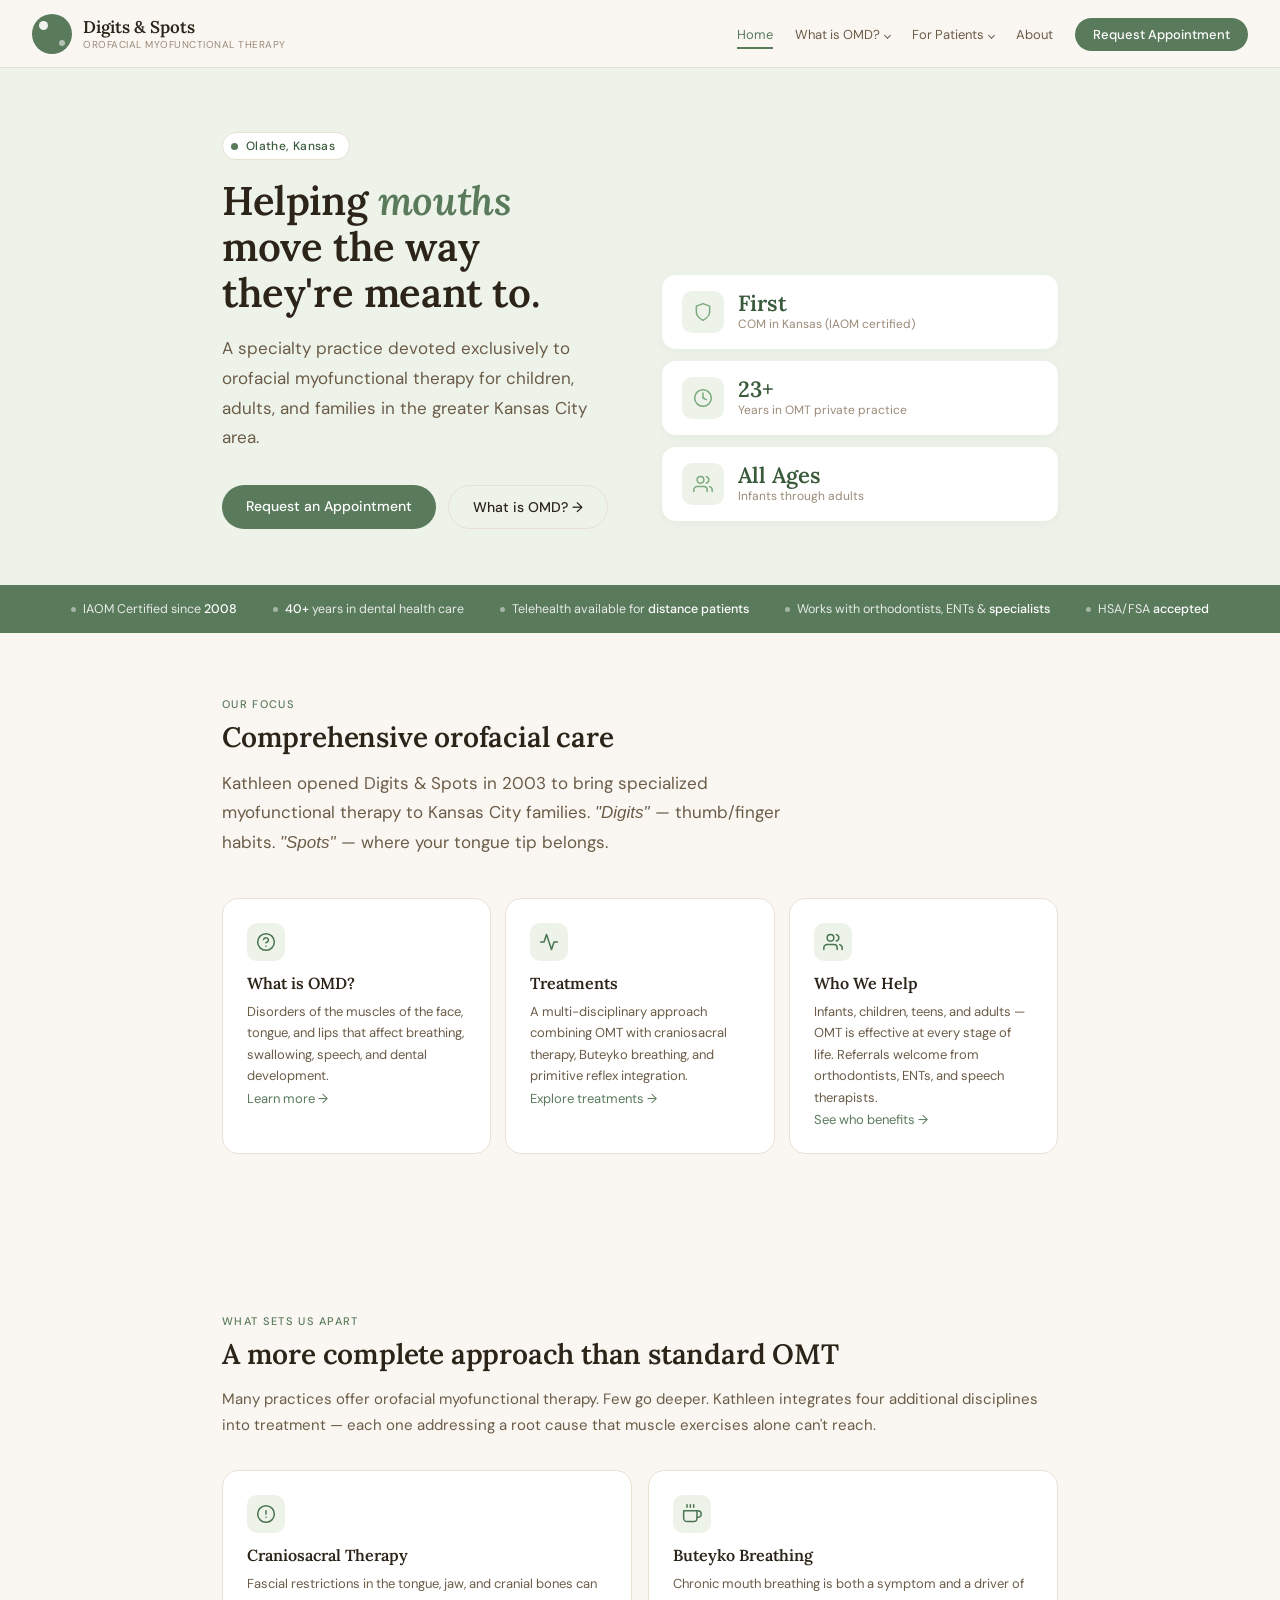
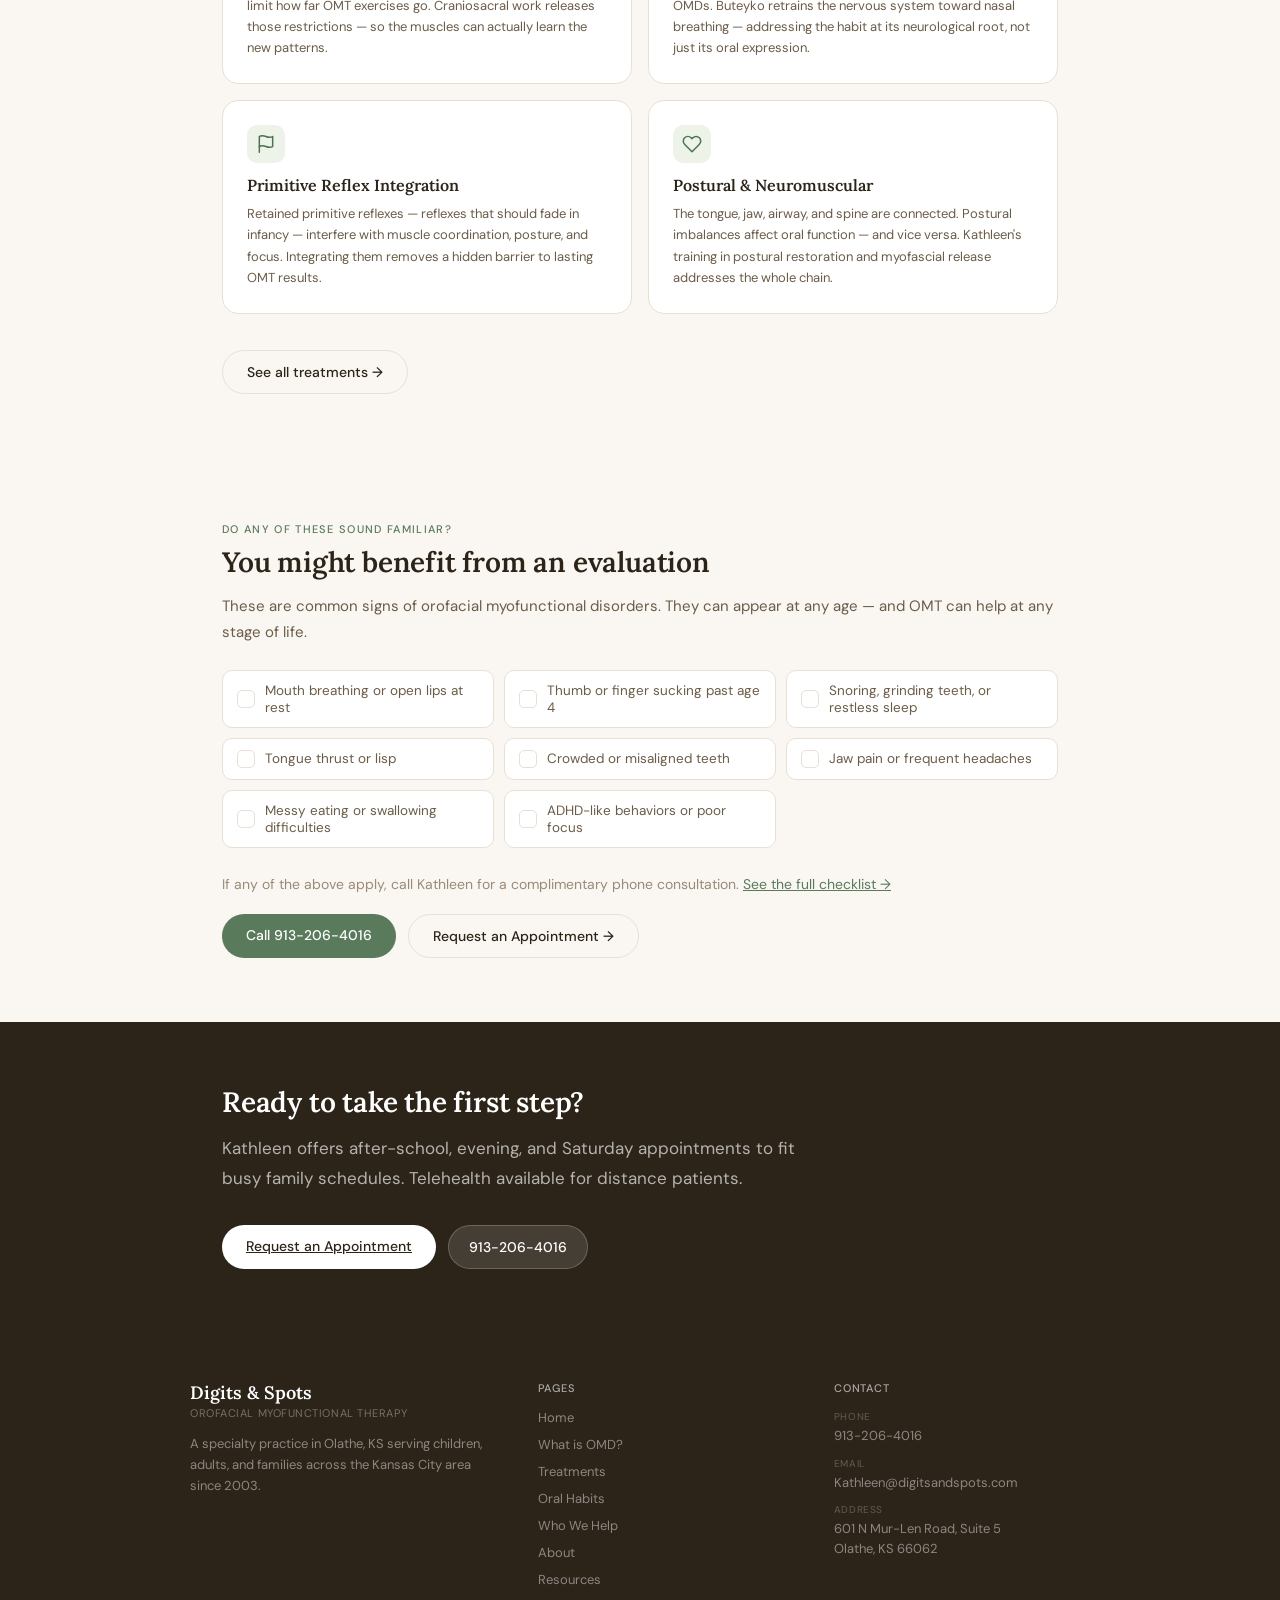
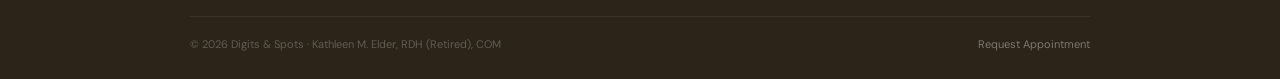
==== commit 640269b3: "reduced words" ====
--- a/index.html
+++ b/index.html
@@ -3,13 +3,12 @@
 <head>
   <meta charset="UTF-8" />
   <meta name="viewport" content="width=device-width, initial-scale=1.0" />
-  <title>Digits &amp; Spots — Orofacial Myofunctional Therapy | Overland Park, KS</title>
-  <meta name="description" content="Digits & Spots is a specialty therapy practice in Overland Park, KS devoted exclusively to diagnosing and treating Orofacial Myofunctional Disorders. Kathleen M. Elder, RDH, COM — Kansas's first Certified Orofacial Myologist." />
+  <title>Digits &amp; Spots — Orofacial Myofunctional Therapy | Olathe, KS</title>
+  <meta name="description" content="Digits & Spots is a specialty therapy practice in Olathe, KS devoted exclusively to orofacial myofunctional therapy. Kathleen M. Elder, RDH (Retired), COM — Kansas's first Certified Orofacial Myologist." />
   <link rel="stylesheet" href="css/style.css" />
 </head>
 <body>
 
-  <!-- ===================== NAV ===================== -->
   <nav class="ds-nav">
     <a href="index.html" class="ds-logo" aria-label="Digits &amp; Spots home">
       <div class="ds-logo-mark" aria-hidden="true"></div>
@@ -23,69 +22,68 @@
     </button>
     <ul class="ds-nav-links">
       <li><a href="index.html" class="active">Home</a></li>
-      <li><a href="orofacialmyofunctionaldisorders.html">What is OMD?</a></li>
-      <li><a href="treatments.html">Treatments</a></li>
-      <li><a href="oral-manifestations.html">Oral Manifestations</a></li>
-      <li><a href="who-we-help.html">Who We Help</a></li>
-      <li><a href="resources.html">Resources</a></li>
-      <li class="ds-nav-dropdown"><a href="#">About</a><ul class="ds-nav-dropdown-menu"><li><a href="about/digitsandspots.html">Digits &amp; Spots</a></li><li><a href="about/kathleenelder.html">Kathleen Elder</a></li></ul></li>
+      <li class="ds-nav-dropdown">
+        <a href="orofacial-myofunctional-disorders.html">What is OMD?</a>
+        <ul class="ds-nav-dropdown-menu">
+          <li><a href="orofacial-myofunctional-disorders.html">OMD Overview</a></li>
+          <li><a href="oral-manifestations.html">Oral Habits</a></li>
+        </ul>
+      </li>
+      <li class="ds-nav-dropdown">
+        <a href="treatments.html">For Patients</a>
+        <ul class="ds-nav-dropdown-menu">
+          <li><a href="who-we-help.html">Who We Help</a></li>
+          <li><a href="treatments.html">Treatments</a></li>
+          <li><a href="about/digitsandspots.html">New Patients</a></li>
+          <li><a href="resources.html">Resources</a></li>
+        </ul>
+      </li>
+      <li><a href="about/digits-and-spots.html">About</a></li>
       <li><a href="contact.html" class="ds-nav-cta">Request Appointment</a></li>
     </ul>
   </nav>
 
-  <!-- ===================== HERO ===================== -->
   <section class="ds-hero-band">
-    <svg class="dots-bg" width="260" height="200" viewBox="0 0 260 200" aria-hidden="true">
-      <circle cx="20"  cy="20"  r="14" fill="#5a7a5c" opacity="0.15"/>
-      <circle cx="70"  cy="15"  r="9"  fill="#5a7a5c" opacity="0.09"/>
-      <circle cx="50"  cy="65"  r="18" fill="#5a7a5c" opacity="0.10"/>
-      <circle cx="110" cy="40"  r="7"  fill="#5a7a5c" opacity="0.09"/>
-      <circle cx="140" cy="20"  r="11" fill="#5a7a5c" opacity="0.09"/>
-      <circle cx="90"  cy="110" r="15" fill="#5a7a5c" opacity="0.07"/>
-      <circle cx="170" cy="70"  r="8"  fill="#5a7a5c" opacity="0.10"/>
-      <circle cx="200" cy="115" r="14" fill="#5a7a5c" opacity="0.07"/>
-      <circle cx="230" cy="40"  r="6"  fill="#5a7a5c" opacity="0.08"/>
-    </svg>
     <div class="ds-inner">
       <div class="ds-home-hero-grid">
         <div>
           <div class="ds-hero-eyebrow">
             <span class="ds-hero-eyebrow-dot"></span>
-            Overland Park, Kansas
+            Olathe, Kansas
           </div>
           <h1 class="ds-h1">Helping <em>mouths</em> move the way they're meant to.</h1>
-          <p class="ds-lead">A specialty practice devoted exclusively to diagnosing and treating Orofacial Myofunctional Disorders in children and adults.</p>
+          <p class="ds-lead">A specialty practice devoted exclusively to orofacial myofunctional therapy for children, adults, and families in the greater Kansas City area.</p>
           <div class="ds-btn-row">
             <a href="contact.html" class="ds-btn-primary">Request an Appointment</a>
-            <a href="orofacialmyofunctionaldisorders.html" class="ds-btn-outline">What is OMD? →</a>
+            <a href="orofacial-myofunctional-disorders.html" class="ds-btn-outline">What is OMD? →</a>
           </div>
         </div>
         <div class="ds-hero-stats">
           <div class="ds-hero-stat">
             <div class="ds-hero-stat-icon">
-              <svg width="20" height="20" viewBox="0 0 24 24" fill="none" stroke="#5a7a5c" stroke-width="1.8" stroke-linecap="round" stroke-linejoin="round" aria-hidden="true"><path d="M12 22s8-4 8-10V5l-8-3-8 3v7c0 6 8 10 8 10z"/></svg>
+              <svg width="20" height="20" viewBox="0 0 24 24" fill="none" stroke="#7aaa7c" stroke-width="1.8" stroke-linecap="round" stroke-linejoin="round" aria-hidden="true"><path d="M12 22s8-4 8-10V5l-8-3-8 3v7c0 6 8 10 8 10z"/></svg>
             </div>
             <div>
               <div class="ds-hero-stat-num">First</div>
-              <div class="ds-hero-stat-label">COM in Kansas &amp; Greater KC</div>
+              <div class="ds-hero-stat-label">COM in Kansas (IAOM certified)</div>
             </div>
           </div>
           <div class="ds-hero-stat">
             <div class="ds-hero-stat-icon">
-              <svg width="20" height="20" viewBox="0 0 24 24" fill="none" stroke="#5a7a5c" stroke-width="1.8" stroke-linecap="round" stroke-linejoin="round" aria-hidden="true"><circle cx="12" cy="12" r="10"/><polyline points="12 6 12 12 16 14"/></svg>
+              <svg width="20" height="20" viewBox="0 0 24 24" fill="none" stroke="#7aaa7c" stroke-width="1.8" stroke-linecap="round" stroke-linejoin="round" aria-hidden="true"><circle cx="12" cy="12" r="10"/><polyline points="12 6 12 12 16 14"/></svg>
             </div>
             <div>
-              <div class="ds-hero-stat-num">20+</div>
-              <div class="ds-hero-stat-label">Years as an OMT specialist</div>
+              <div class="ds-hero-stat-num">23+</div>
+              <div class="ds-hero-stat-label">Years in OMT private practice</div>
             </div>
           </div>
           <div class="ds-hero-stat">
             <div class="ds-hero-stat-icon">
-              <svg width="20" height="20" viewBox="0 0 24 24" fill="none" stroke="#5a7a5c" stroke-width="1.8" stroke-linecap="round" stroke-linejoin="round" aria-hidden="true"><polyline points="22 11.08 22 12 12 22 2 12 2 2 7 7 12 2 17 7 22 2 22 11.08"/></svg>
+              <svg width="20" height="20" viewBox="0 0 24 24" fill="none" stroke="#7aaa7c" stroke-width="1.8" stroke-linecap="round" stroke-linejoin="round" aria-hidden="true"><path d="M17 21v-2a4 4 0 0 0-4-4H5a4 4 0 0 0-4 4v2"/><circle cx="9" cy="7" r="4"/><path d="M23 21v-2a4 4 0 0 0-3-3.87"/><path d="M16 3.13a4 4 0 0 1 0 7.75"/></svg>
             </div>
             <div>
-              <div class="ds-hero-stat-num">80–90%</div>
-              <div class="ds-hero-stat-label">Effectiveness rate in clinical studies</div>
+              <div class="ds-hero-stat-num">All Ages</div>
+              <div class="ds-hero-stat-label">Infants through adults</div>
             </div>
           </div>
         </div>
@@ -93,92 +91,168 @@
     </div>
   </section>
 
-  <!-- ===================== TRUST BAR ===================== -->
+
   <div class="ds-trust" role="list">
     <div class="ds-trust-item" role="listitem"><span class="ds-trust-dot"></span><span>IAOM Certified since <strong>2008</strong></span></div>
-    <div class="ds-trust-item" role="listitem"><span class="ds-trust-dot"></span><span>After-school &amp; <strong>evening hours</strong></span></div>
-    <div class="ds-trust-item" role="listitem"><span class="ds-trust-dot"></span><span><strong>Saturday</strong> appointments available</span></div>
-    <div class="ds-trust-item" role="listitem"><span class="ds-trust-dot"></span><span>Team approach with <strong>orthodontists &amp; ENTs</strong></span></div>
-    <div class="ds-trust-item" role="listitem"><span class="ds-trust-dot"></span><span>All ages — <strong>children through adults</strong></span></div>
+    <div class="ds-trust-item" role="listitem"><span class="ds-trust-dot"></span><span><strong>40+</strong> years in dental health care</span></div>
+    <div class="ds-trust-item" role="listitem"><span class="ds-trust-dot"></span><span>Telehealth available for <strong>distance patients</strong></span></div>
+    <div class="ds-trust-item" role="listitem"><span class="ds-trust-dot"></span><span>Works with orthodontists, ENTs &amp; <strong>specialists</strong></span></div>
+    <div class="ds-trust-item" role="listitem"><span class="ds-trust-dot"></span><span>HSA/FSA <strong>accepted</strong></span></div>
   </div>
 
-  <!-- ===================== OVERVIEW SECTIONS ===================== -->
   <main>
     <div class="ds-inner">
-      <section class="ds-section" aria-labelledby="overview-heading">
-        <h2 class="ds-h2" id="overview-heading">Welcome to Digits &amp; Spots</h2>
-        <div class="ds-card-grid">
-          <a href="about/digitsandspots.html" class="ds-card" style="text-decoration:none; display:block; cursor:pointer;">
-            <div class="ds-card-icon">
-              <svg width="20" height="20" viewBox="0 0 24 24" fill="none" stroke="#5a7a5c" stroke-width="1.8" stroke-linecap="round" stroke-linejoin="round" aria-hidden="true"><path d="M3 9l9-7 9 7v11a2 2 0 0 1-2 2H5a2 2 0 0 1-2-2z"/><polyline points="9 22 9 12 15 12 15 22"/></svg>
-            </div>
-            <h3>About Digits &amp; Spots</h3>
-            <p>Digits &amp; Spots opened in 2003 to bring orofacial myofunctional therapy (OMT) services to children, adults and their families throughout the Kansas City metro. <span class="ds-card-link">Learn more →</span></p>
+      <section class="ds-section">
+        <div class="ds-section-label">Our focus</div>
+        <h2 class="ds-h2">Comprehensive orofacial care</h2>
+        <p class="ds-lead">Kathleen opened Digits &amp; Spots in 2003 to bring specialized myofunctional therapy to Kansas City families. <em>"Digits"</em> — thumb/finger habits. <em>"Spots"</em> — where your tongue tip belongs.</p>
+
+        <div class="ds-card-grid ds-card-grid-3" style="margin-top:40px;">
+          <a href="orofacial-myofunctional-disorders.html" class="ds-card">
+            <div class="ds-card-icon">
+              <svg width="20" height="20" viewBox="0 0 24 24" fill="none" stroke="#4a7350" stroke-width="1.8" stroke-linecap="round" stroke-linejoin="round" aria-hidden="true"><circle cx="12" cy="12" r="10"/><path d="M9.09 9a3 3 0 0 1 5.83 1c0 2-3 3-3 3"/><line x1="12" y1="17" x2="12.01" y2="17"/></svg>
+            </div>
+            <h3>What is OMD?</h3>
+            <p>Disorders of the muscles of the face, tongue, and lips that affect breathing, swallowing, speech, and dental development.</p>
+            <span class="ds-card-link">Learn more →</span>
           </a>
-          <a href="about/kathleenelder.html" class="ds-card" style="text-decoration:none; display:block; cursor:pointer;">
-            <div class="ds-card-icon">
-              <svg width="20" height="20" viewBox="0 0 24 24" fill="none" stroke="#5a7a5c" stroke-width="1.8" stroke-linecap="round" stroke-linejoin="round" aria-hidden="true"><path d="M20 21v-2a4 4 0 0 0-4-4H8a4 4 0 0 0-4 4v2"/><circle cx="12" cy="7" r="4"/></svg>
-            </div>
-            <h3>About Kathleen</h3>
-            <p>Kathleen Elder is an orofacial myologist that supplements her practice with craniosacral, primitive reflex and Buteyko breathing therapies. She was the first orofacial myologist to be certified by the International Association of Orofacial Myology in the state of Kansas. <span class="ds-card-link">Learn more →</span></p>
+          <a href="treatments.html" class="ds-card">
+            <div class="ds-card-icon">
+              <svg width="20" height="20" viewBox="0 0 24 24" fill="none" stroke="#4a7350" stroke-width="1.8" stroke-linecap="round" stroke-linejoin="round" aria-hidden="true"><path d="M22 12h-4l-3 9L9 3l-3 9H2"/></svg>
+            </div>
+            <h3>Treatments</h3>
+            <p>A multi-disciplinary approach combining OMT with craniosacral therapy, Buteyko breathing, and primitive reflex integration.</p>
+            <span class="ds-card-link">Explore treatments →</span>
           </a>
-          <a href="orofacialmyofunctionaldisorders.html" class="ds-card" style="text-decoration:none; display:block; cursor:pointer;">
-            <div class="ds-card-icon">
-              <svg width="20" height="20" viewBox="0 0 24 24" fill="none" stroke="#5a7a5c" stroke-width="1.8" stroke-linecap="round" stroke-linejoin="round" aria-hidden="true"><circle cx="12" cy="12" r="10"/><path d="M9.09 9a3 3 0 0 1 5.83 1c0 2-3 3-3 3"/><line x1="12" y1="17" x2="12.01" y2="17"/></svg>
-            </div>
-            <h3>What are Orofacial Myofunctional Disorders?</h3>
-            <p>Learn about the conditions we diagnose and treat, including tongue thrust, mouth breathing, and other orofacial muscle dysfunctions. <span class="ds-card-link">Learn more →</span></p>
+          <a href="who-we-help.html" class="ds-card">
+            <div class="ds-card-icon">
+              <svg width="20" height="20" viewBox="0 0 24 24" fill="none" stroke="#4a7350" stroke-width="1.8" stroke-linecap="round" stroke-linejoin="round" aria-hidden="true"><path d="M17 21v-2a4 4 0 0 0-4-4H5a4 4 0 0 0-4 4v2"/><circle cx="9" cy="7" r="4"/><path d="M23 21v-2a4 4 0 0 0-3-3.87"/><path d="M16 3.13a4 4 0 0 1 0 7.75"/></svg>
+            </div>
+            <h3>Who We Help</h3>
+            <p>Infants, children, teens, and adults — OMT is effective at every stage of life. Referrals welcome from orthodontists, ENTs, and speech therapists.</p>
+            <span class="ds-card-link">See who benefits →</span>
           </a>
-          <a href="treatments.html" class="ds-card" style="text-decoration:none; display:block; cursor:pointer;">
-            <div class="ds-card-icon">
-              <svg width="20" height="20" viewBox="0 0 24 24" fill="none" stroke="#5a7a5c" stroke-width="1.8" stroke-linecap="round" stroke-linejoin="round" aria-hidden="true"><path d="M22 12h-4l-3 9L9 3l-3 9H2"/></svg>
-            </div>
-            <h3>Treatments</h3>
-            <p>Explore our therapy approaches including orofacial myofunctional therapy, craniosacral therapy, primitive reflex integration, and Buteyko breathing techniques. <span class="ds-card-link">Learn more →</span></p>
-          </a>
-          <a href="resources.html" class="ds-card" style="text-decoration:none; display:block; cursor:pointer;">
-            <div class="ds-card-icon">
-              <svg width="20" height="20" viewBox="0 0 24 24" fill="none" stroke="#5a7a5c" stroke-width="1.8" stroke-linecap="round" stroke-linejoin="round" aria-hidden="true"><path d="M4 19.5A2.5 2.5 0 0 1 6.5 17H20"/><path d="M6.5 2H20v20H6.5A2.5 2.5 0 0 1 4 19.5v-15A2.5 2.5 0 0 1 6.5 2z"/></svg>
-            </div>
-            <h3>Resources</h3>
-            <p>Helpful articles, links, and educational materials for patients and families navigating orofacial myofunctional disorders. <span class="ds-card-link">Learn more →</span></p>
-          </a>
         </div>
       </section>
-    </div>
-
-    <!-- ===================== CTA ===================== -->
-    <div class="ds-inner">
-      <section class="ds-section" aria-labelledby="cta-heading">
-        <div class="ds-section-label">Get in touch</div>
-        <h2 class="ds-h2" id="cta-heading">Ready to take the first step?</h2>
-        <p class="ds-lead">Kathleen offers after-school, evening, and Saturday appointments to work with busy schedules. Call or fill out the form to get started.</p>
+
+      <section class="ds-section">
+        <div class="ds-section-label">What sets us apart</div>
+        <h2 class="ds-h2">A more complete approach than standard OMT</h2>
+        <p class="ds-body">Many practices offer orofacial myofunctional therapy. Few go deeper. Kathleen integrates four additional disciplines into treatment — each one addressing a root cause that muscle exercises alone can't reach.</p>
+
+        <div class="ds-card-grid" style="margin-top:32px;">
+          <div class="ds-card">
+            <div class="ds-card-icon">
+              <svg width="20" height="20" viewBox="0 0 24 24" fill="none" stroke="#4a7350" stroke-width="1.8" stroke-linecap="round" stroke-linejoin="round" aria-hidden="true"><circle cx="12" cy="12" r="10"/><path d="M12 8v4"/><path d="M12 16h.01"/></svg>
+            </div>
+            <h3>Craniosacral Therapy</h3>
+            <p>Fascial restrictions in the tongue, jaw, and cranial bones can limit how far OMT exercises go. Craniosacral work releases those restrictions — so the muscles can actually learn the new patterns.</p>
+          </div>
+          <div class="ds-card">
+            <div class="ds-card-icon">
+              <svg width="20" height="20" viewBox="0 0 24 24" fill="none" stroke="#4a7350" stroke-width="1.8" stroke-linecap="round" stroke-linejoin="round" aria-hidden="true"><path d="M18 8h1a4 4 0 0 1 0 8h-1"/><path d="M2 8h16v9a4 4 0 0 1-4 4H6a4 4 0 0 1-4-4V8z"/><line x1="6" y1="1" x2="6" y2="4"/><line x1="10" y1="1" x2="10" y2="4"/><line x1="14" y1="1" x2="14" y2="4"/></svg>
+            </div>
+            <h3>Buteyko Breathing</h3>
+            <p>Chronic mouth breathing is both a symptom and a driver of OMDs. Buteyko retrains the nervous system toward nasal breathing — addressing the habit at its neurological root, not just its oral expression.</p>
+          </div>
+          <div class="ds-card">
+            <div class="ds-card-icon">
+              <svg width="20" height="20" viewBox="0 0 24 24" fill="none" stroke="#4a7350" stroke-width="1.8" stroke-linecap="round" stroke-linejoin="round" aria-hidden="true"><path d="M4 15s1-1 4-1 5 2 8 2 4-1 4-1V3s-1 1-4 1-5-2-8-2-4 1-4 1z"/><line x1="4" y1="22" x2="4" y2="15"/></svg>
+            </div>
+            <h3>Primitive Reflex Integration</h3>
+            <p>Retained primitive reflexes — reflexes that should fade in infancy — interfere with muscle coordination, posture, and focus. Integrating them removes a hidden barrier to lasting OMT results.</p>
+          </div>
+          <div class="ds-card">
+            <div class="ds-card-icon">
+              <svg width="20" height="20" viewBox="0 0 24 24" fill="none" stroke="#4a7350" stroke-width="1.8" stroke-linecap="round" stroke-linejoin="round" aria-hidden="true"><path d="M20.84 4.61a5.5 5.5 0 0 0-7.78 0L12 5.67l-1.06-1.06a5.5 5.5 0 0 0-7.78 7.78l1.06 1.06L12 21.23l7.78-7.78 1.06-1.06a5.5 5.5 0 0 0 0-7.78z"/></svg>
+            </div>
+            <h3>Postural &amp; Neuromuscular</h3>
+            <p>The tongue, jaw, airway, and spine are connected. Postural imbalances affect oral function — and vice versa. Kathleen's training in postural restoration and myofascial release addresses the whole chain.</p>
+          </div>
+        </div>
+
+        <div class="ds-btn-row" style="margin-top:36px;">
+          <a href="treatments.html" class="ds-btn-outline">See all treatments →</a>
+        </div>
+      </section>
+
+      <section class="ds-section">
+        <div class="ds-section-label">Do any of these sound familiar?</div>
+        <h2 class="ds-h2">You might benefit from an evaluation</h2>
+        <p class="ds-body">These are common signs of orofacial myofunctional disorders. They can appear at any age — and OMT can help at any stage of life.</p>
+
+        <div class="ds-symptoms" role="list">
+          <div class="ds-symptom" role="listitem" tabindex="0">
+            <div class="ds-symptom-box" aria-hidden="true"></div>
+            Mouth breathing or open lips at rest
+          </div>
+          <div class="ds-symptom" role="listitem" tabindex="0">
+            <div class="ds-symptom-box" aria-hidden="true"></div>
+            Thumb or finger sucking past age 4
+          </div>
+          <div class="ds-symptom" role="listitem" tabindex="0">
+            <div class="ds-symptom-box" aria-hidden="true"></div>
+            Snoring, grinding teeth, or restless sleep
+          </div>
+          <div class="ds-symptom" role="listitem" tabindex="0">
+            <div class="ds-symptom-box" aria-hidden="true"></div>
+            Tongue thrust or lisp
+          </div>
+          <div class="ds-symptom" role="listitem" tabindex="0">
+            <div class="ds-symptom-box" aria-hidden="true"></div>
+            Crowded or misaligned teeth
+          </div>
+          <div class="ds-symptom" role="listitem" tabindex="0">
+            <div class="ds-symptom-box" aria-hidden="true"></div>
+            Jaw pain or frequent headaches
+          </div>
+          <div class="ds-symptom" role="listitem" tabindex="0">
+            <div class="ds-symptom-box" aria-hidden="true"></div>
+            Messy eating or swallowing difficulties
+          </div>
+          <div class="ds-symptom" role="listitem" tabindex="0">
+            <div class="ds-symptom-box" aria-hidden="true"></div>
+            ADHD-like behaviors or poor focus
+          </div>
+        </div>
+
+        <p class="ds-body" style="color:var(--warm-muted); font-size:14px; margin-top:8px;">If any of the above apply, call Kathleen for a complimentary phone consultation. <a href="oral-manifestations.html" style="color:var(--sage);">See the full checklist →</a></p>
         <div class="ds-btn-row">
-          <a href="contact.html" class="ds-btn-primary">Request an Appointment</a>
-          <a href="tel:9132064016" class="ds-btn-outline">📞 913-206-4016</a>
+          <a href="tel:9132064016" class="ds-btn-primary">Call 913-206-4016</a>
+          <a href="contact.html" class="ds-btn-outline">Request an Appointment →</a>
         </div>
       </section>
     </div>
+
+    <div class="ds-dark">
+      <div class="ds-inner">
+        <h2 class="ds-h2">Ready to take the first step?</h2>
+        <p class="ds-lead">Kathleen offers after-school, evening, and Saturday appointments to fit busy family schedules. Telehealth available for distance patients.</p>
+        <div class="ds-btn-row">
+          <a href="contact.html" class="ds-btn-white">Request an Appointment</a>
+          <a href="tel:9132064016" class="ds-btn-ghost">913-206-4016</a>
+        </div>
+      </div>
+    </div>
   </main>
 
-  <!-- ===================== FOOTER ===================== -->
   <footer class="ds-footer">
     <div class="ds-footer-grid">
-      <div class="ds-footer-brand">
+      <div>
         <div class="ds-footer-name">Digits &amp; Spots</div>
         <div class="ds-footer-sub">Orofacial Myofunctional Therapy</div>
-        <p class="ds-footer-desc">A specialty practice in Overland Park, KS devoted exclusively to diagnosing and treating Orofacial Myofunctional Disorders in children and adults.</p>
+        <p class="ds-footer-desc">A specialty practice in Olathe, KS serving children, adults, and families across the Kansas City area since 2003.</p>
       </div>
       <div>
         <div class="ds-footer-col-title">Pages</div>
         <nav class="ds-footer-links" aria-label="Footer navigation">
           <a href="index.html">Home</a>
-          <a href="orofacialmyofunctionaldisorders.html">Orofacial Myofunctional Disorders</a>
+          <a href="orofacial-myofunctional-disorders.html">What is OMD?</a>
           <a href="treatments.html">Treatments</a>
-          <a href="oral-manifestations.html">Oral Manifestations</a>
+          <a href="oral-manifestations.html">Oral Habits</a>
+          <a href="who-we-help.html">Who We Help</a>
+          <a href="about/digits-and-spots.html">About</a>
           <a href="resources.html">Resources</a>
-          <a href="about/digitsandspots.html">About Digits &amp; Spots</a>
-          <a href="about/kathleenelder.html">About Kathleen Elder</a>
         </nav>
       </div>
       <div>
@@ -189,22 +263,29 @@
             <a href="tel:9132064016">913-206-4016</a>
           </div>
           <div class="ds-footer-contact-item">
+            <div class="ds-footer-contact-label">Email</div>
+            <a href="mailto:Kathleen@digitsandspots.com">Kathleen@digitsandspots.com</a>
+          </div>
+          <div class="ds-footer-contact-item">
             <div class="ds-footer-contact-label">Address</div>
-            8500 West 110th Street<br>Suite 205<br>Overland Park, KS 66210
-          </div>
-          <div class="ds-footer-contact-item">
-            <div class="ds-footer-contact-label">Hours</div>
-            After-school &amp; evening hours<br>Saturdays by appointment
+            601 N Mur-Len Road, Suite 5<br>Olathe, KS 66062
           </div>
         </div>
       </div>
     </div>
     <div class="ds-footer-bottom">
-      <span>&copy; 2026 Digits &amp; Spots &middot; Kathleen M. Elder, RDH, COM</span>
-      <a href="contact.html" style="color:rgba(255,255,255,0.4); text-decoration:none;">Request Appointment</a>
+      <span>&copy; 2026 Digits &amp; Spots &middot; Kathleen M. Elder, RDH (Retired), COM</span>
+      <a href="contact.html" style="color:rgba(255,255,255,0.38); text-decoration:none;">Request Appointment</a>
     </div>
   </footer>
 
   <script src="js/main.js"></script>
+  <script>
+    document.querySelectorAll('.ds-symptom').forEach(function(el) {
+      function toggle() { el.classList.toggle('checked'); }
+      el.addEventListener('click', toggle);
+      el.addEventListener('keydown', function(e) { if (e.key === 'Enter' || e.key === ' ') { e.preventDefault(); toggle(); } });
+    });
+  </script>
 </body>
 </html>
--- a/css/style.css
+++ b/css/style.css
@@ -305,6 +305,7 @@
 }
 .ds-card p { font-size: 13px; color: var(--warm-mid); line-height: 1.65; }
 .ds-card-link { color: var(--sage); font-size: 13px; }
+a.ds-card { text-decoration: none; color: inherit; display: block; cursor: pointer; }
 
 /* ===================================================
    STAT CARDS
@@ -467,7 +468,6 @@
   color: rgba(255,255,255,0.5); font-size: 12px; text-align: center;
   padding: 20px; position: relative;
 }
-/* Swap in a real photo: add class ds-portrait-photo and set background-image */
 .ds-portrait-photo {
   background-size: cover;
   background-position: center top;
@@ -553,9 +553,8 @@
 .ds-citem-val a:hover { color: var(--sage); }
 
 .ds-map-placeholder {
-  background: var(--warm-tan); border-radius: 14px; height: 180px;
-  display: flex; align-items: center; justify-content: center;
-  color: var(--warm-muted); font-size: 13px; margin-top: 20px;
+  background: var(--warm-tan); border-radius: 14px;
+  overflow: hidden; margin-top: 20px;
   border: 1px solid var(--warm-tan);
 }
 
@@ -654,15 +653,62 @@
 }
 
 /* ===================================================
-   SERVICE CARDS (Home)
-   =================================================== */
-
-.ds-service-num {
-  font-family: var(--font-display);
-  font-size: 52px; font-weight: 600;
-  color: var(--warm-tan); line-height: 1;
-  margin-bottom: 14px; letter-spacing: -2px;
-}
+   SYMPTOM CHIPS (interactive checklist)
+   =================================================== */
+
+.ds-symptoms {
+  display: grid;
+  grid-template-columns: repeat(auto-fill, minmax(230px, 1fr));
+  gap: 10px; margin: 24px 0;
+}
+.ds-symptom {
+  display: flex; align-items: center; gap: 10px;
+  padding: 11px 14px;
+  background: white; border: 1.5px solid var(--warm-tan);
+  border-radius: 10px;
+  font-size: 13.5px; color: var(--warm-mid);
+  cursor: pointer;
+  transition: border-color 0.18s, background 0.18s, color 0.18s;
+  user-select: none;
+}
+.ds-symptom.checked { border-color: var(--sage); background: var(--sage-pale); color: var(--sage-deep); }
+.ds-symptom-box {
+  width: 18px; height: 18px; border-radius: 5px;
+  border: 1.5px solid var(--warm-tan); flex-shrink: 0;
+  transition: background 0.18s, border-color 0.18s;
+  display: flex; align-items: center; justify-content: center;
+}
+.ds-symptom.checked .ds-symptom-box { background: var(--sage); border-color: var(--sage); }
+.ds-symptom.checked .ds-symptom-box::after {
+  content: '';
+  width: 4px; height: 8px;
+  border: 2px solid white; border-top: none; border-left: none;
+  transform: rotate(45deg) translate(-1px, -1px);
+}
+
+/* ===================================================
+   RESOURCE LIST
+   =================================================== */
+
+.ds-resource-list { display: flex; flex-direction: column; }
+.ds-resource-item {
+  display: flex; gap: 16px; align-items: flex-start;
+  padding: 18px 0; border-bottom: 1px solid var(--warm-tan);
+}
+.ds-resource-item:last-child { border-bottom: none; }
+.ds-resource-icon {
+  width: 36px; height: 36px; flex-shrink: 0;
+  background: var(--sage-pale); border-radius: 8px;
+  display: flex; align-items: center; justify-content: center; margin-top: 2px;
+}
+.ds-resource-name { font-size: 14px; font-weight: 500; color: var(--warm-dark); margin-bottom: 4px; }
+.ds-resource-name a { color: var(--sage-deep); text-decoration: none; }
+.ds-resource-name a:hover { text-decoration: underline; }
+.ds-resource-desc { font-size: 13px; color: var(--warm-mid); line-height: 1.6; }
+
+/* Audience card sub-text */
+.ds-audience-card .ds-sub,
+.ds-card .ds-sub { font-size: 13px; color: var(--warm-muted); margin-bottom: 16px; }
 
 /* ===================================================
    RESPONSIVE — MOBILE
@@ -705,6 +751,7 @@
   .ds-trust           { gap: 16px; }
   .ds-referral        { flex-direction: column; }
   .ds-footer-grid     { grid-template-columns: 1fr; gap: 28px; }
+  .ds-symptoms        { grid-template-columns: 1fr; }
 
   .ds-section { padding: 44px 0; }
   .ds-dark    { padding: 44px 0; }
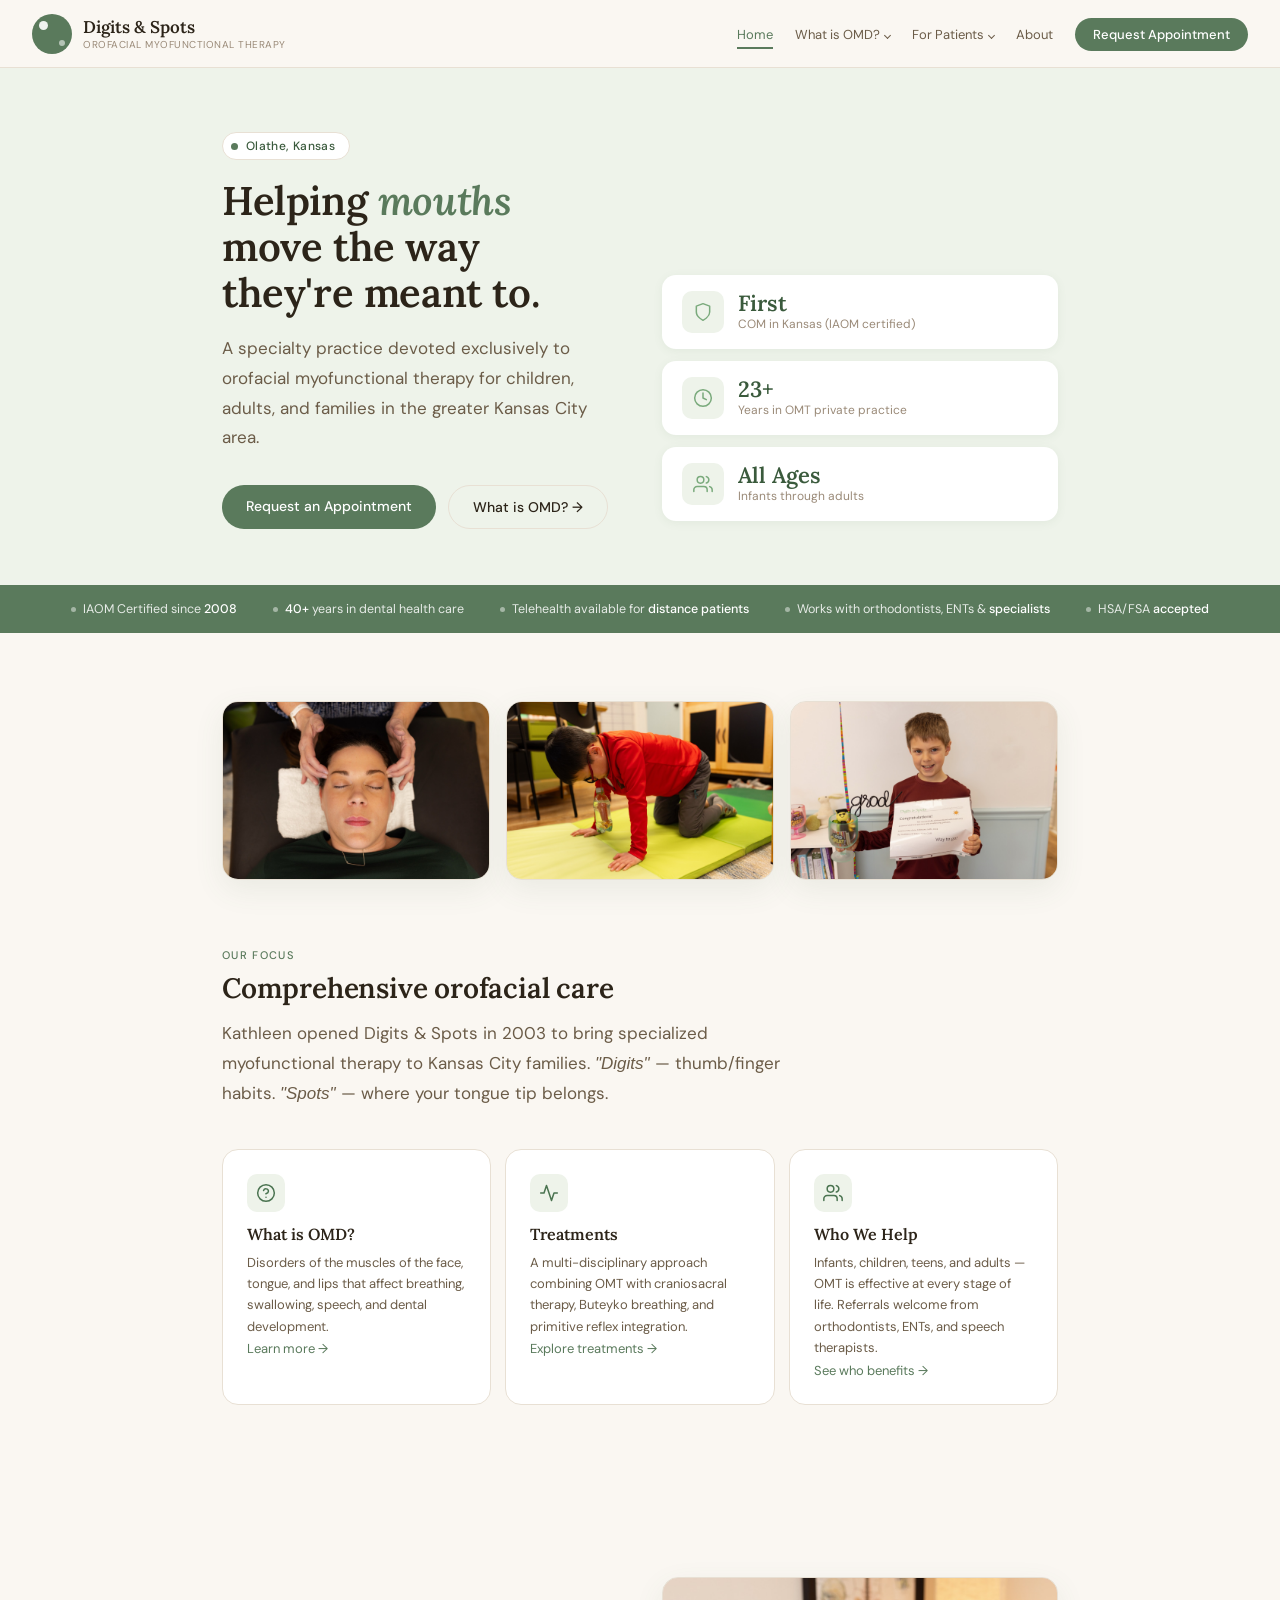
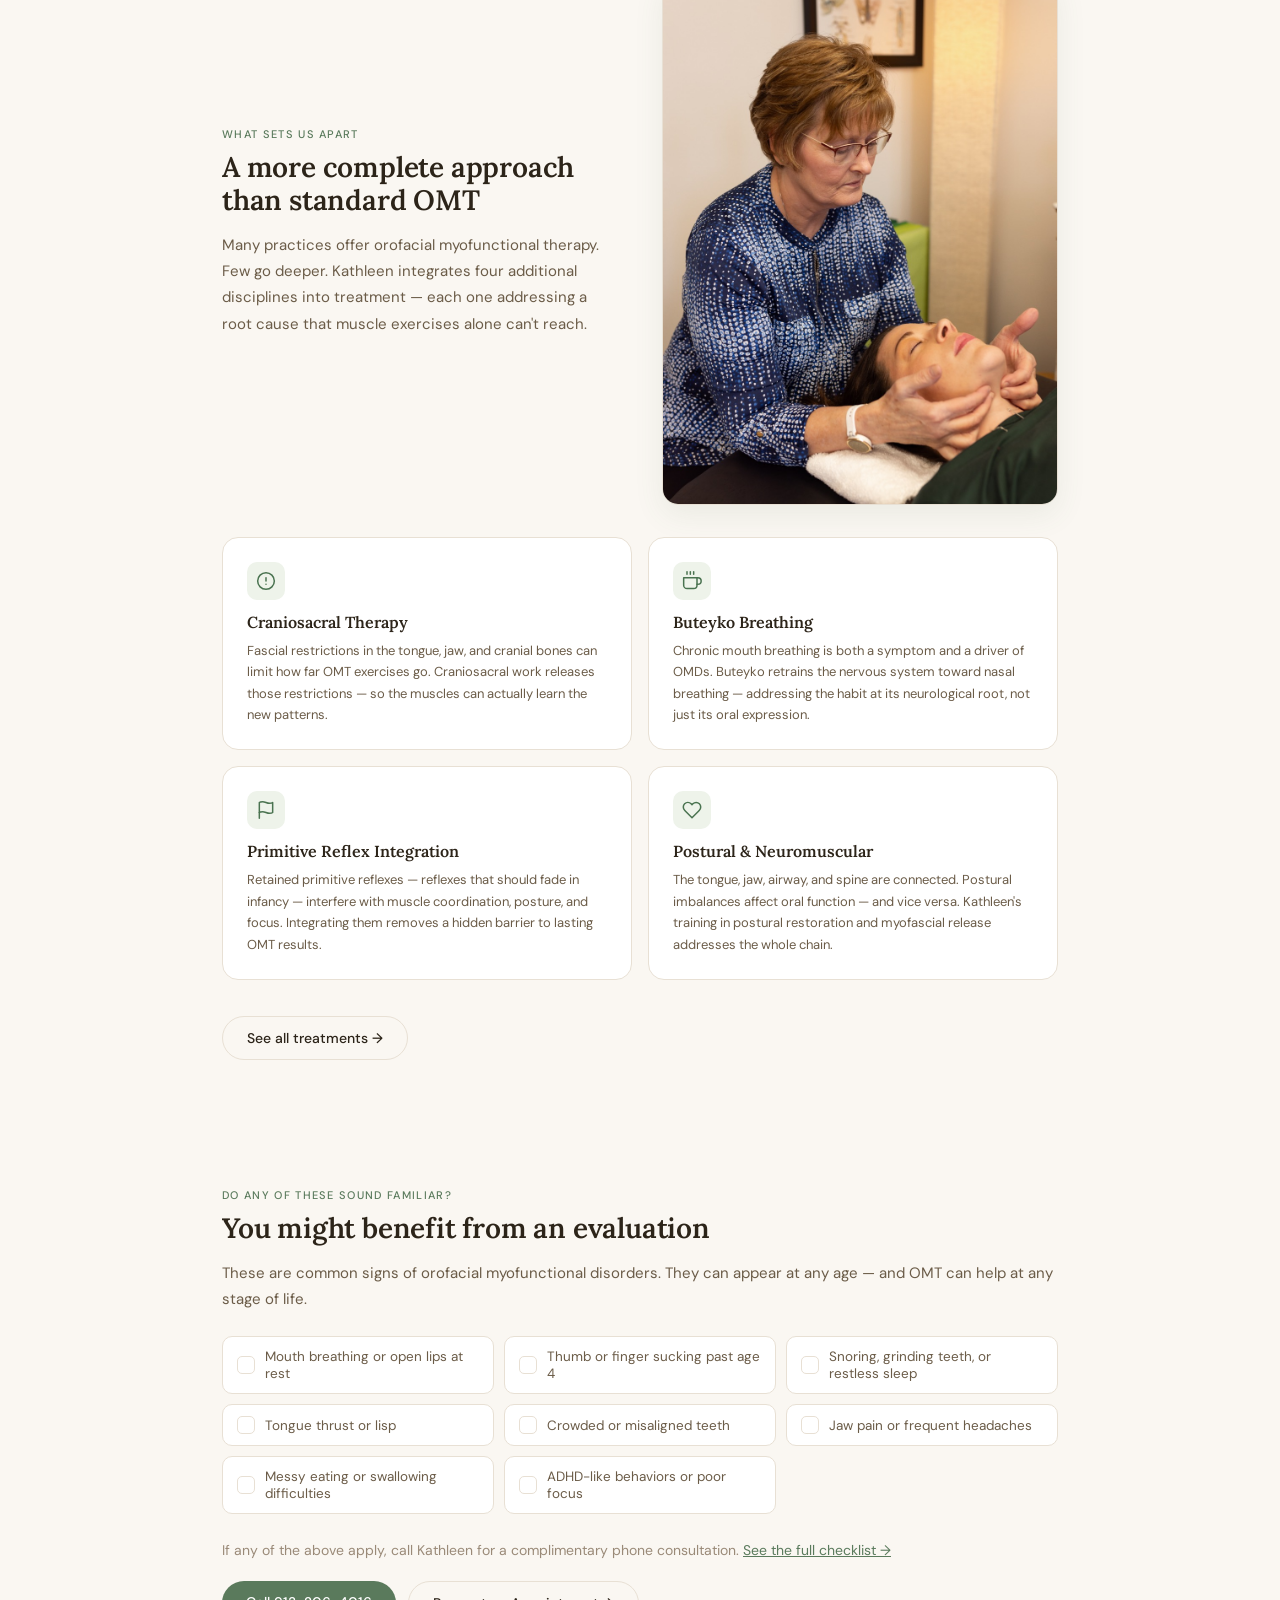
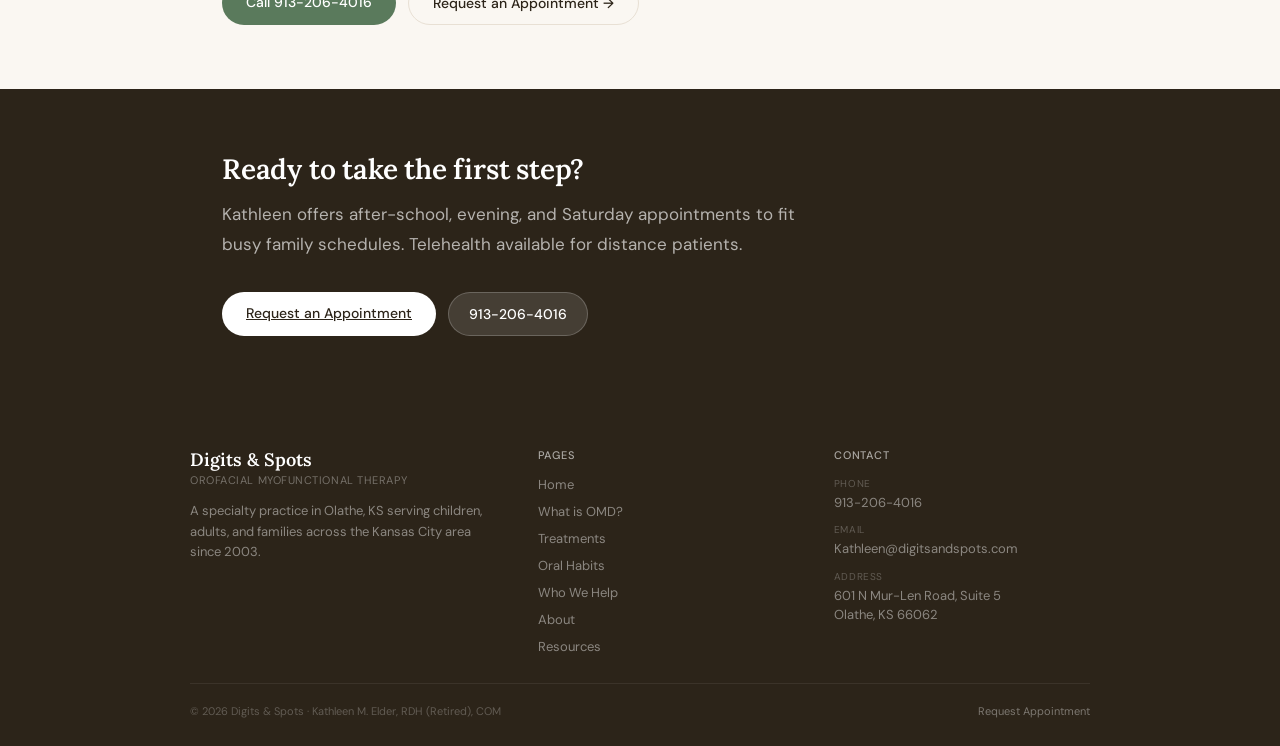
==== commit 8a8dd246: "Apply 8-3 content edits + redesign assets Content edits from "Edits for web-site 8-3-26": - Buccal (" ====
--- a/index.html
+++ b/index.html
@@ -100,6 +100,16 @@
     <div class="ds-trust-item" role="listitem"><span class="ds-trust-dot"></span><span>HSA/FSA <strong>accepted</strong></span></div>
   </div>
 
+  <section class="ds-section" style="padding-bottom:0;">
+    <div class="ds-inner">
+      <div class="ds-photo-strip wide">
+        <figure class="ds-figure"><img src="images/adult-craniosacral.jpg" alt="Adult receiving gentle craniosacral therapy to the face" loading="lazy"></figure>
+        <figure class="ds-figure"><img src="images/child-breathing-mat.jpg" alt="Young boy practicing breathing and postural exercises on a therapy mat" loading="lazy"></figure>
+        <figure class="ds-figure"><img src="images/therapy-graduate.jpg" alt="A young patient proudly holding a Digits &amp; Spots completion certificate" loading="lazy"></figure>
+      </div>
+    </div>
+  </section>
+
   <main>
     <div class="ds-inner">
       <section class="ds-section">
@@ -136,9 +146,16 @@
       </section>
 
       <section class="ds-section">
-        <div class="ds-section-label">What sets us apart</div>
-        <h2 class="ds-h2">A more complete approach than standard OMT</h2>
-        <p class="ds-body">Many practices offer orofacial myofunctional therapy. Few go deeper. Kathleen integrates four additional disciplines into treatment — each one addressing a root cause that muscle exercises alone can't reach.</p>
+        <div class="ds-media-grid img-right" style="margin-bottom:8px;">
+          <div>
+            <div class="ds-section-label">What sets us apart</div>
+            <h2 class="ds-h2">A more complete approach than standard OMT</h2>
+            <p class="ds-body">Many practices offer orofacial myofunctional therapy. Few go deeper. Kathleen integrates four additional disciplines into treatment — each one addressing a root cause that muscle exercises alone can't reach.</p>
+          </div>
+          <figure class="ds-figure ds-media-figure portrait">
+            <img src="images/kathleen-craniosacral.jpg" alt="Kathleen Elder performing light-touch craniosacral therapy on a patient" loading="lazy">
+          </figure>
+        </div>
 
         <div class="ds-card-grid" style="margin-top:32px;">
           <div class="ds-card">
--- a/css/style.css
+++ b/css/style.css
@@ -487,6 +487,47 @@
   text-align: center; max-width: 140px;
 }
 .ds-portrait-badge strong { display: block; font-size: 12px; margin-bottom: 2px; }
+.ds-portrait-frame img {
+  position: absolute; inset: 0;
+  width: 100%; height: 100%;
+  object-fit: cover; object-position: center top;
+  border-radius: 20px;
+}
+
+/* ===================================================
+   PHOTOS / MEDIA
+   =================================================== */
+
+.ds-figure {
+  border-radius: 16px; overflow: hidden;
+  border: 1px solid var(--warm-tan);
+  background: var(--sage-pale);
+  box-shadow: 0 10px 30px rgba(74,115,80,0.09);
+  margin: 0;
+}
+.ds-figure img { display: block; width: 100%; height: 100%; object-fit: cover; }
+
+.ds-photo-strip {
+  display: grid; gap: 16px;
+  grid-template-columns: repeat(3, 1fr);
+  margin: 4px 0;
+}
+.ds-photo-strip.cols-4 { grid-template-columns: repeat(4, 1fr); gap: 14px; }
+.ds-photo-strip .ds-figure { aspect-ratio: 4/5; }
+.ds-photo-strip.wide .ds-figure { aspect-ratio: 3/2; }
+
+.ds-media-grid {
+  display: grid; grid-template-columns: 1fr 1fr;
+  gap: 44px; align-items: center; margin-top: 12px;
+}
+.ds-media-grid.img-right .ds-media-figure { order: 2; }
+.ds-media-figure { aspect-ratio: 4/3; }
+.ds-media-figure.portrait { aspect-ratio: 3/4; }
+
+.ds-photo-caption {
+  font-size: 12px; color: var(--warm-muted);
+  text-align: center; margin-top: 10px; line-height: 1.5;
+}
 
 /* ===================================================
    WHO WE HELP
@@ -752,6 +793,10 @@
   .ds-referral        { flex-direction: column; }
   .ds-footer-grid     { grid-template-columns: 1fr; gap: 28px; }
   .ds-symptoms        { grid-template-columns: 1fr; }
+  .ds-photo-strip,
+  .ds-photo-strip.cols-4 { grid-template-columns: 1fr 1fr; }
+  .ds-media-grid      { grid-template-columns: 1fr; gap: 22px; }
+  .ds-media-grid.img-right .ds-media-figure { order: 0; }
 
   .ds-section { padding: 44px 0; }
   .ds-dark    { padding: 44px 0; }
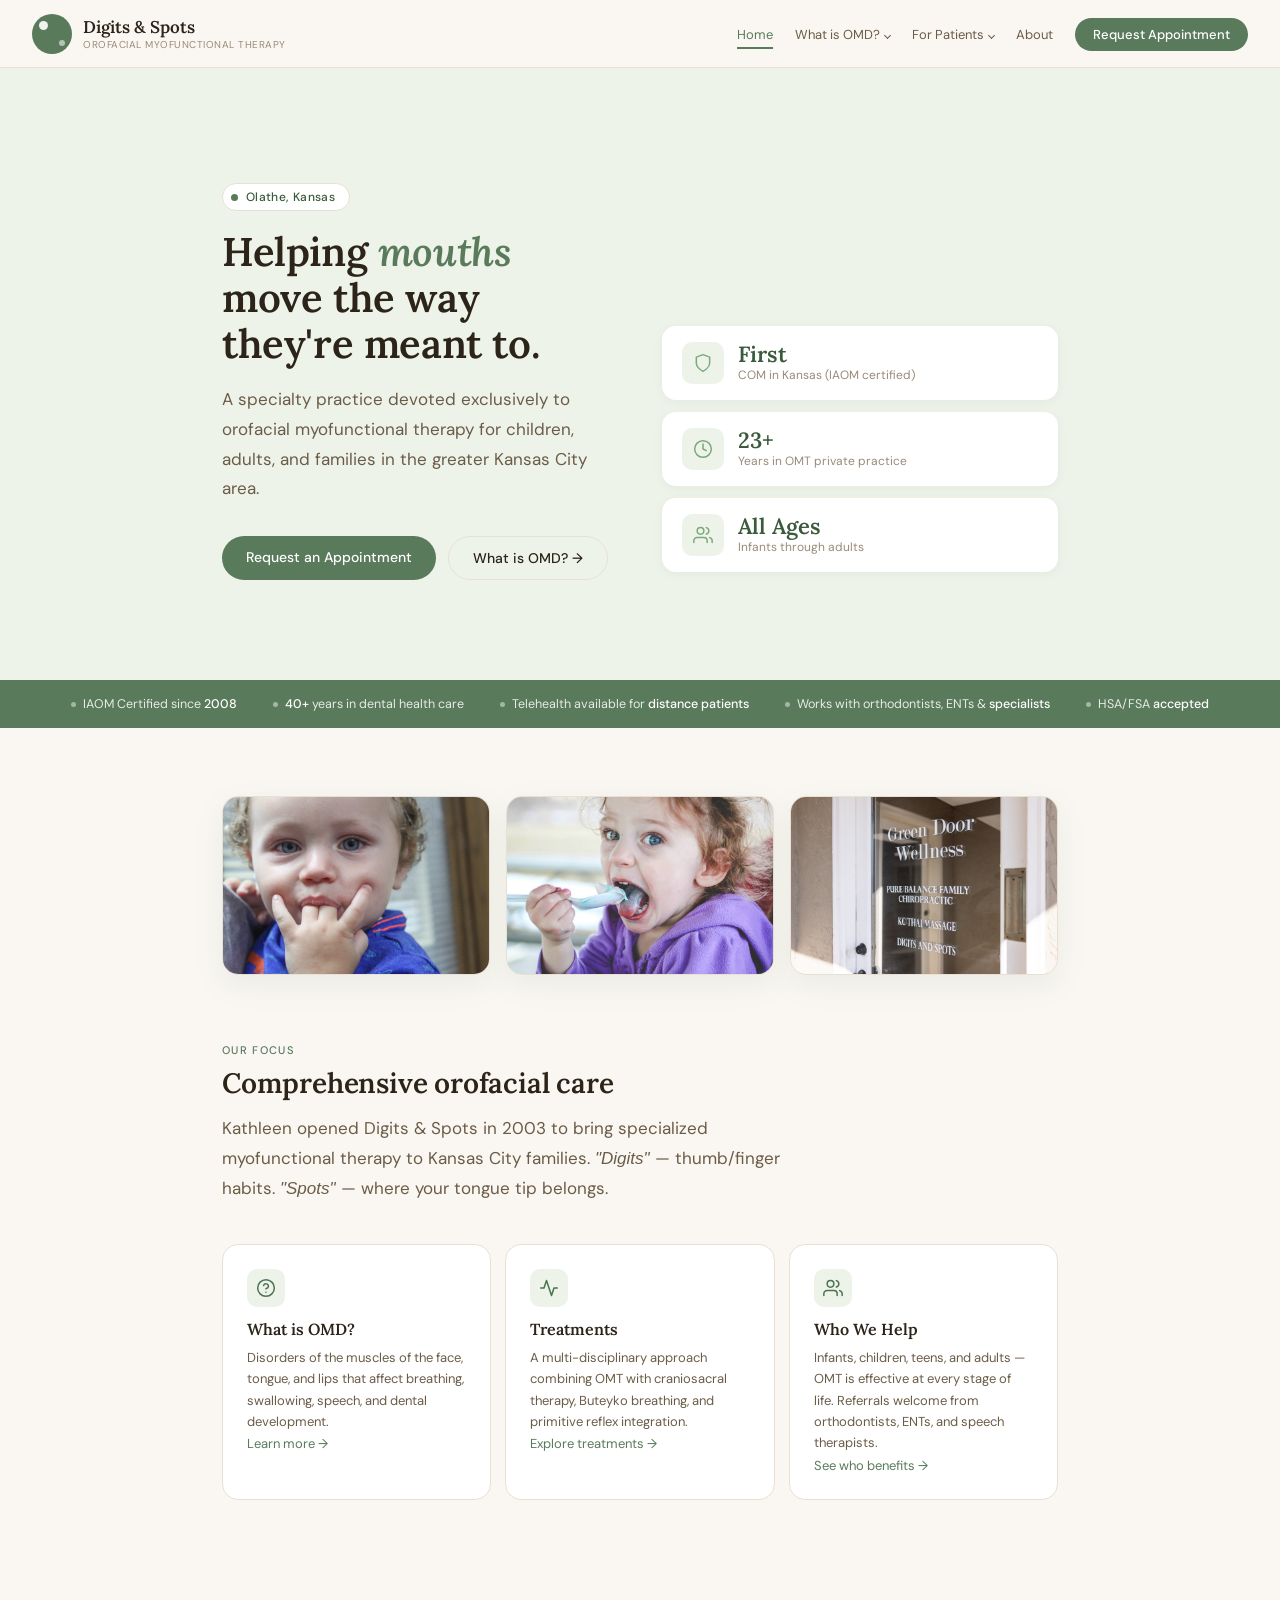
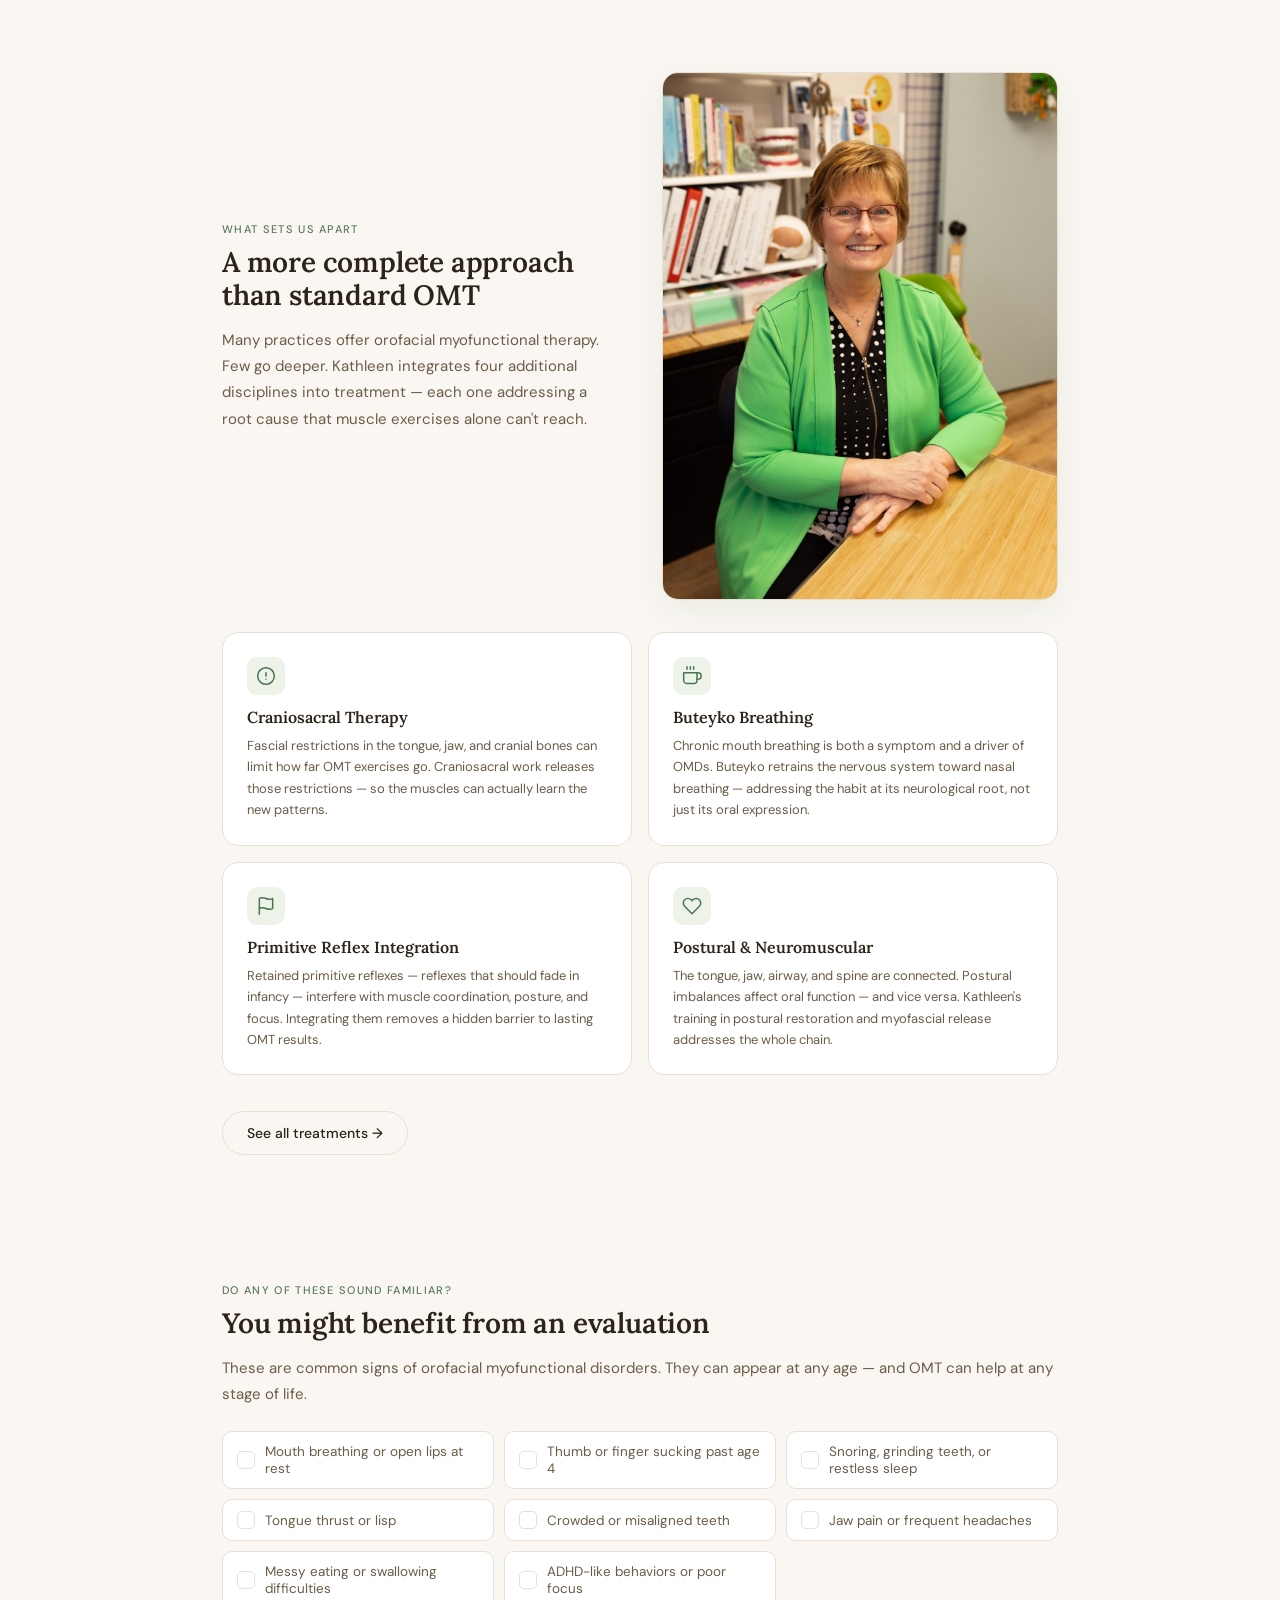
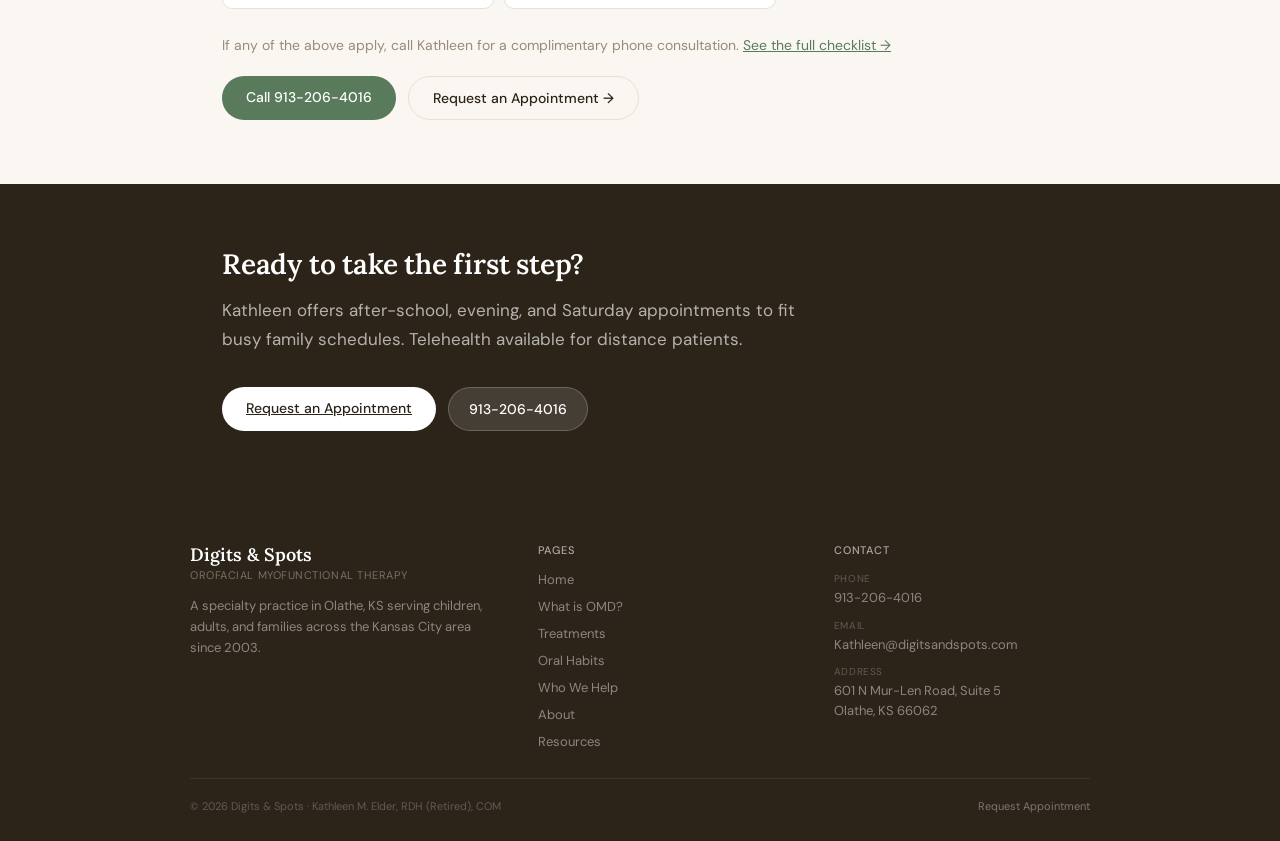
==== commit 98f490c7: "Apply 8/8 content edits, add reference books and Kathleen's photos Content edits (per Kathleen's 8/8" ====
--- a/index.html
+++ b/index.html
@@ -103,9 +103,9 @@
   <section class="ds-section" style="padding-bottom:0;">
     <div class="ds-inner">
       <div class="ds-photo-strip wide">
-        <figure class="ds-figure"><img src="images/adult-craniosacral.jpg" alt="Adult receiving gentle craniosacral therapy to the face" loading="lazy"></figure>
-        <figure class="ds-figure"><img src="images/child-breathing-mat.jpg" alt="Young boy practicing breathing and postural exercises on a therapy mat" loading="lazy"></figure>
-        <figure class="ds-figure"><img src="images/therapy-graduate.jpg" alt="A young patient proudly holding a Digits &amp; Spots completion certificate" loading="lazy"></figure>
+        <figure class="ds-figure"><img src="images/landon.jpg" alt="A curious toddler exploring with his fingers at the mouth" loading="lazy"></figure>
+        <figure class="ds-figure"><img src="images/eating.jpg" alt="A young child developing healthy eating and swallowing skills" loading="lazy"></figure>
+        <figure class="ds-figure"><img src="images/office-door.jpg" alt="The Digits &amp; Spots office in Olathe, Kansas" loading="lazy"></figure>
       </div>
     </div>
   </section>
@@ -153,7 +153,7 @@
             <p class="ds-body">Many practices offer orofacial myofunctional therapy. Few go deeper. Kathleen integrates four additional disciplines into treatment — each one addressing a root cause that muscle exercises alone can't reach.</p>
           </div>
           <figure class="ds-figure ds-media-figure portrait">
-            <img src="images/kathleen-craniosacral.jpg" alt="Kathleen Elder performing light-touch craniosacral therapy on a patient" loading="lazy">
+            <img src="images/ke-green.jpg" alt="Kathleen M. Elder, RDH (Retired), COM, at the Digits &amp; Spots office" loading="lazy">
           </figure>
         </div>
 
--- a/css/style.css
+++ b/css/style.css
@@ -209,7 +209,7 @@
 
 .ds-hero-band {
   background: var(--sage-pale);
-  padding: 64px 0 56px;
+  padding: clamp(72px, 9vw, 116px) 0 clamp(60px, 8vw, 100px);
   position: relative; overflow: hidden;
 }
 .ds-hero-band .dots-bg {
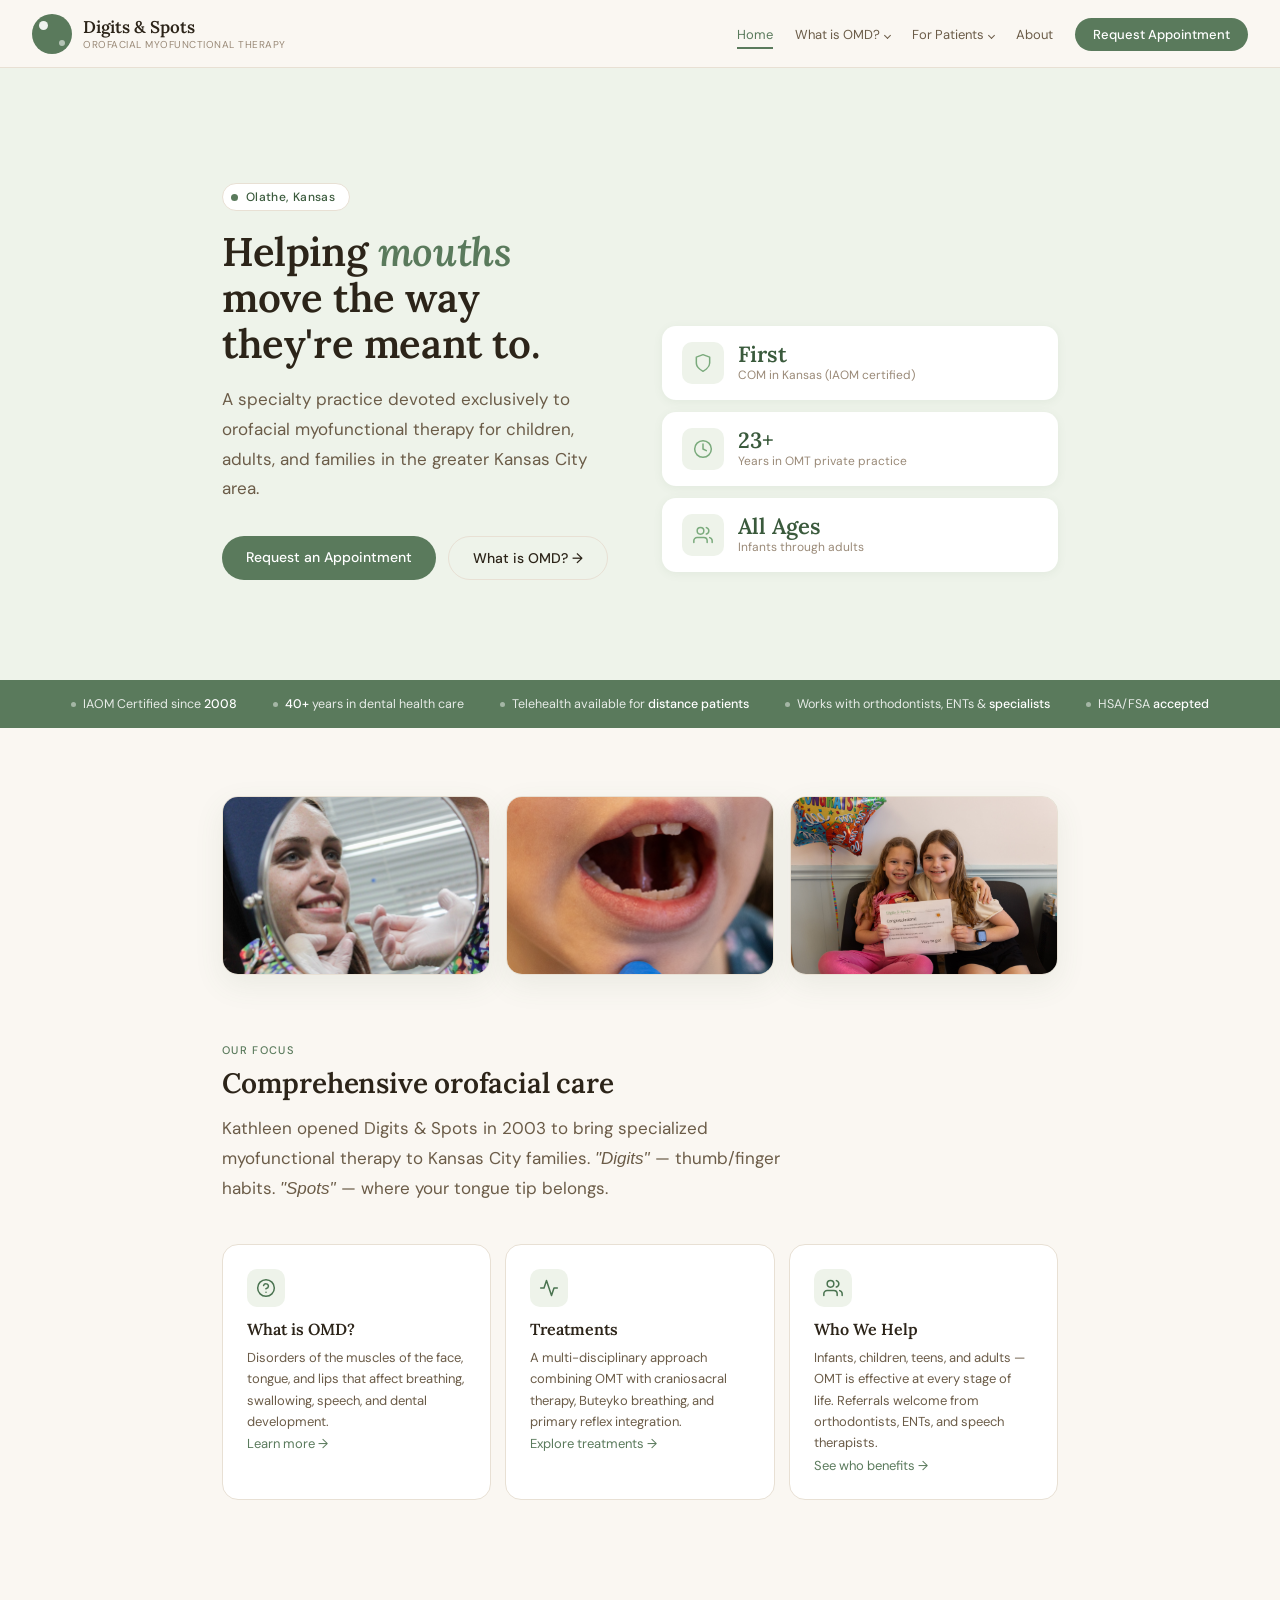
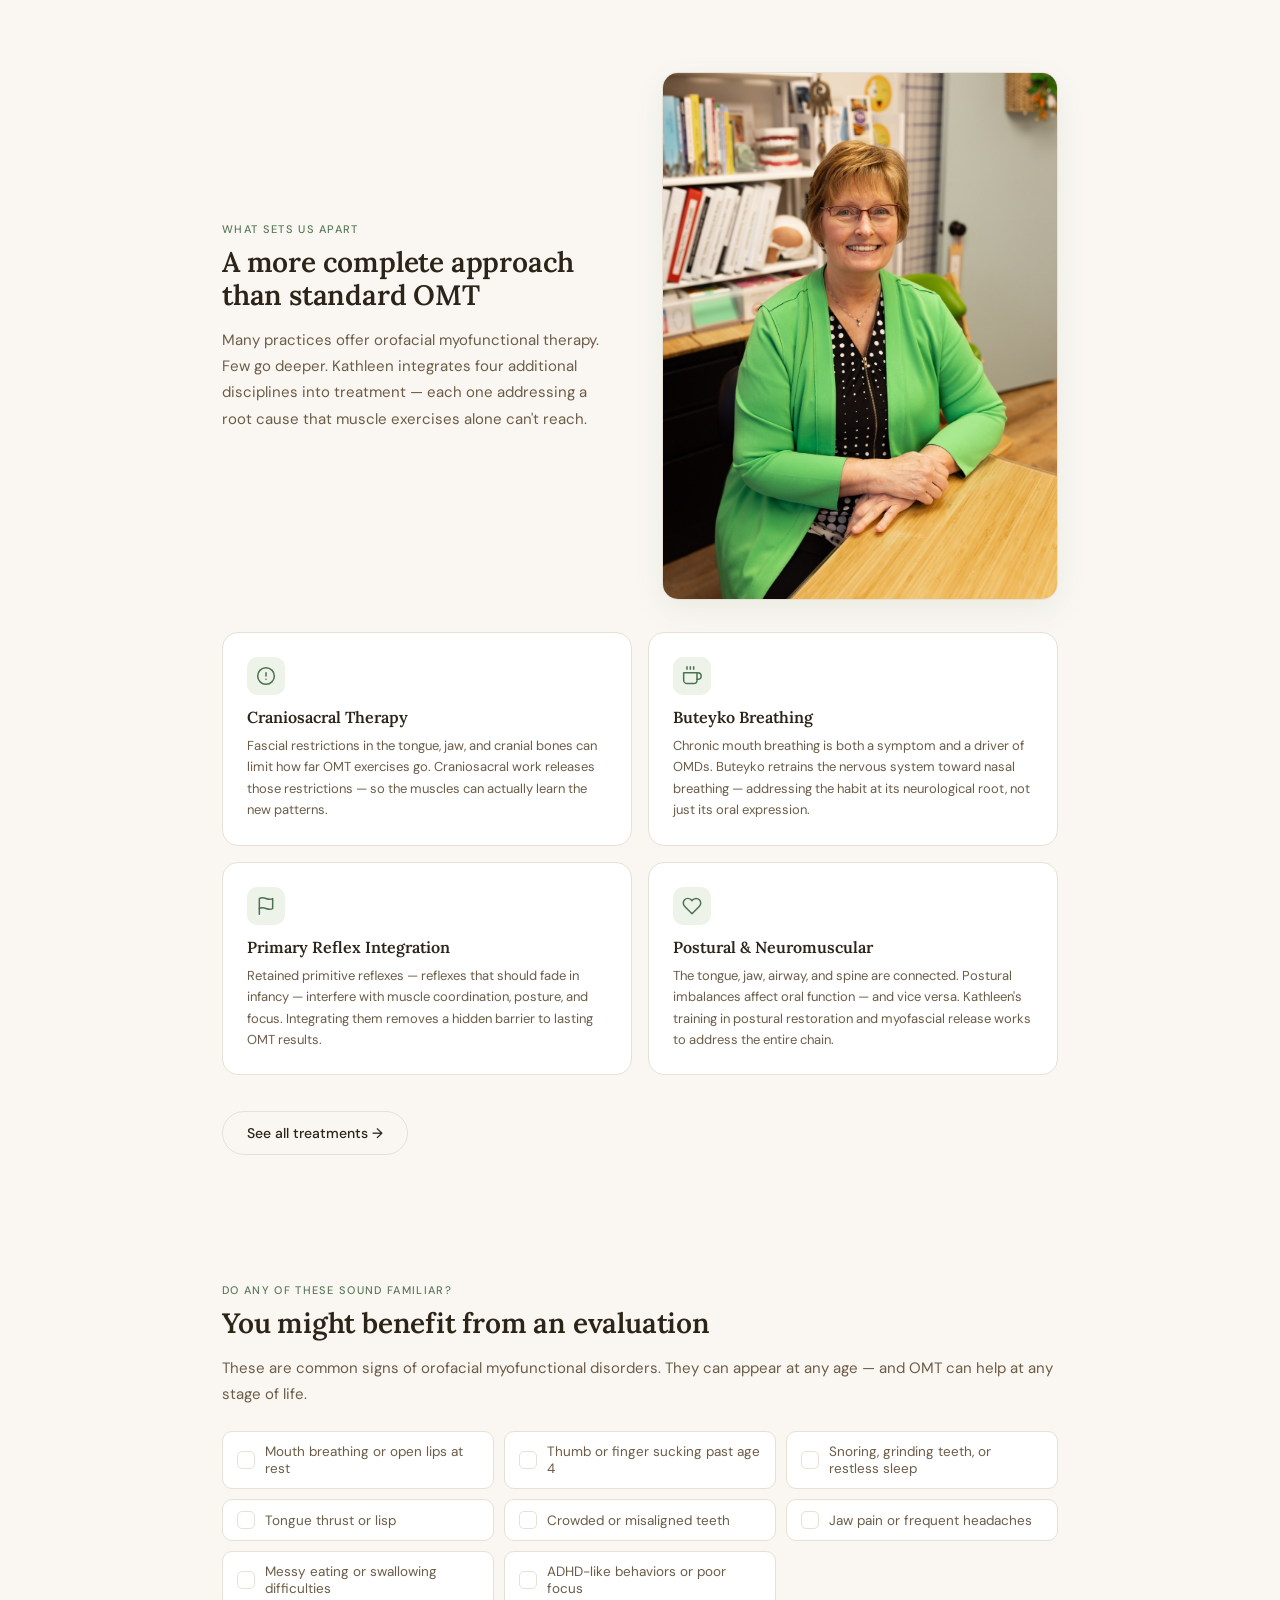
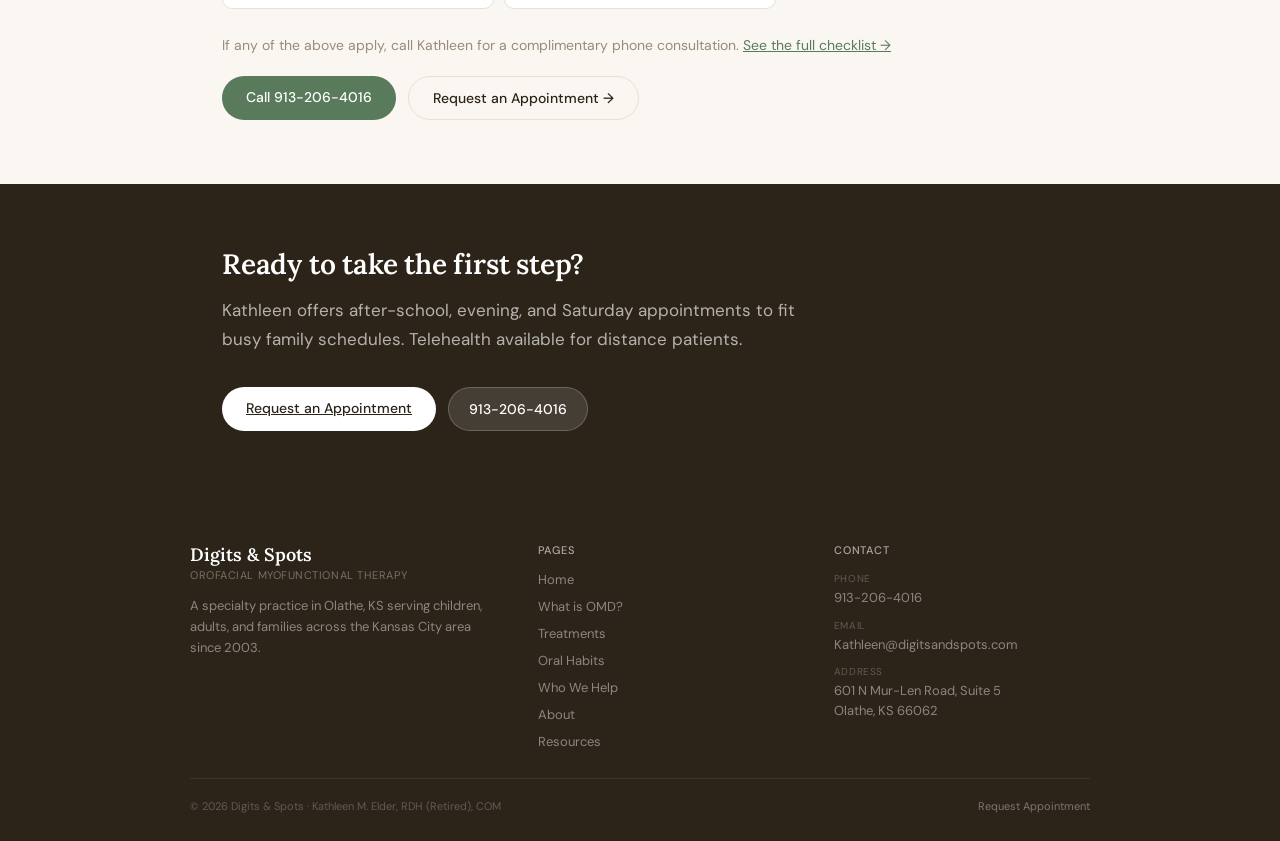
==== commit f4e3ce52: "Update page photos and copy across site Swap in new photos from Dropbox on home, about, treatments, " ====
--- a/index.html
+++ b/index.html
@@ -103,9 +103,9 @@
   <section class="ds-section" style="padding-bottom:0;">
     <div class="ds-inner">
       <div class="ds-photo-strip wide">
-        <figure class="ds-figure"><img src="images/landon.jpg" alt="A curious toddler exploring with his fingers at the mouth" loading="lazy"></figure>
-        <figure class="ds-figure"><img src="images/eating.jpg" alt="A young child developing healthy eating and swallowing skills" loading="lazy"></figure>
-        <figure class="ds-figure"><img src="images/office-door.jpg" alt="The Digits &amp; Spots office in Olathe, Kansas" loading="lazy"></figure>
+        <figure class="ds-figure"><img src="images/home-img2502.jpg" alt="A patient smiling at a hand mirror during a tongue and jaw exercise" loading="lazy"></figure>
+        <figure class="ds-figure"><img src="images/home-print-45.jpg" alt="A child with mouth open during an oral evaluation" loading="lazy"></figure>
+        <figure class="ds-figure"><img src="images/web-use-108.jpg" alt="Two girls holding a congratulations certificate for completing therapy" loading="lazy"></figure>
       </div>
     </div>
   </section>
@@ -131,7 +131,7 @@
               <svg width="20" height="20" viewBox="0 0 24 24" fill="none" stroke="#4a7350" stroke-width="1.8" stroke-linecap="round" stroke-linejoin="round" aria-hidden="true"><path d="M22 12h-4l-3 9L9 3l-3 9H2"/></svg>
             </div>
             <h3>Treatments</h3>
-            <p>A multi-disciplinary approach combining OMT with craniosacral therapy, Buteyko breathing, and primitive reflex integration.</p>
+            <p>A multi-disciplinary approach combining OMT with craniosacral therapy, Buteyko breathing, and primary reflex integration.</p>
             <span class="ds-card-link">Explore treatments →</span>
           </a>
           <a href="who-we-help.html" class="ds-card">
@@ -176,7 +176,7 @@
             <div class="ds-card-icon">
               <svg width="20" height="20" viewBox="0 0 24 24" fill="none" stroke="#4a7350" stroke-width="1.8" stroke-linecap="round" stroke-linejoin="round" aria-hidden="true"><path d="M4 15s1-1 4-1 5 2 8 2 4-1 4-1V3s-1 1-4 1-5-2-8-2-4 1-4 1z"/><line x1="4" y1="22" x2="4" y2="15"/></svg>
             </div>
-            <h3>Primitive Reflex Integration</h3>
+            <h3>Primary Reflex Integration</h3>
             <p>Retained primitive reflexes — reflexes that should fade in infancy — interfere with muscle coordination, posture, and focus. Integrating them removes a hidden barrier to lasting OMT results.</p>
           </div>
           <div class="ds-card">
@@ -184,7 +184,7 @@
               <svg width="20" height="20" viewBox="0 0 24 24" fill="none" stroke="#4a7350" stroke-width="1.8" stroke-linecap="round" stroke-linejoin="round" aria-hidden="true"><path d="M20.84 4.61a5.5 5.5 0 0 0-7.78 0L12 5.67l-1.06-1.06a5.5 5.5 0 0 0-7.78 7.78l1.06 1.06L12 21.23l7.78-7.78 1.06-1.06a5.5 5.5 0 0 0 0-7.78z"/></svg>
             </div>
             <h3>Postural &amp; Neuromuscular</h3>
-            <p>The tongue, jaw, airway, and spine are connected. Postural imbalances affect oral function — and vice versa. Kathleen's training in postural restoration and myofascial release addresses the whole chain.</p>
+            <p>The tongue, jaw, airway, and spine are connected. Postural imbalances affect oral function — and vice versa. Kathleen's training in postural restoration and myofascial release works to address the entire chain.</p>
           </div>
         </div>
 
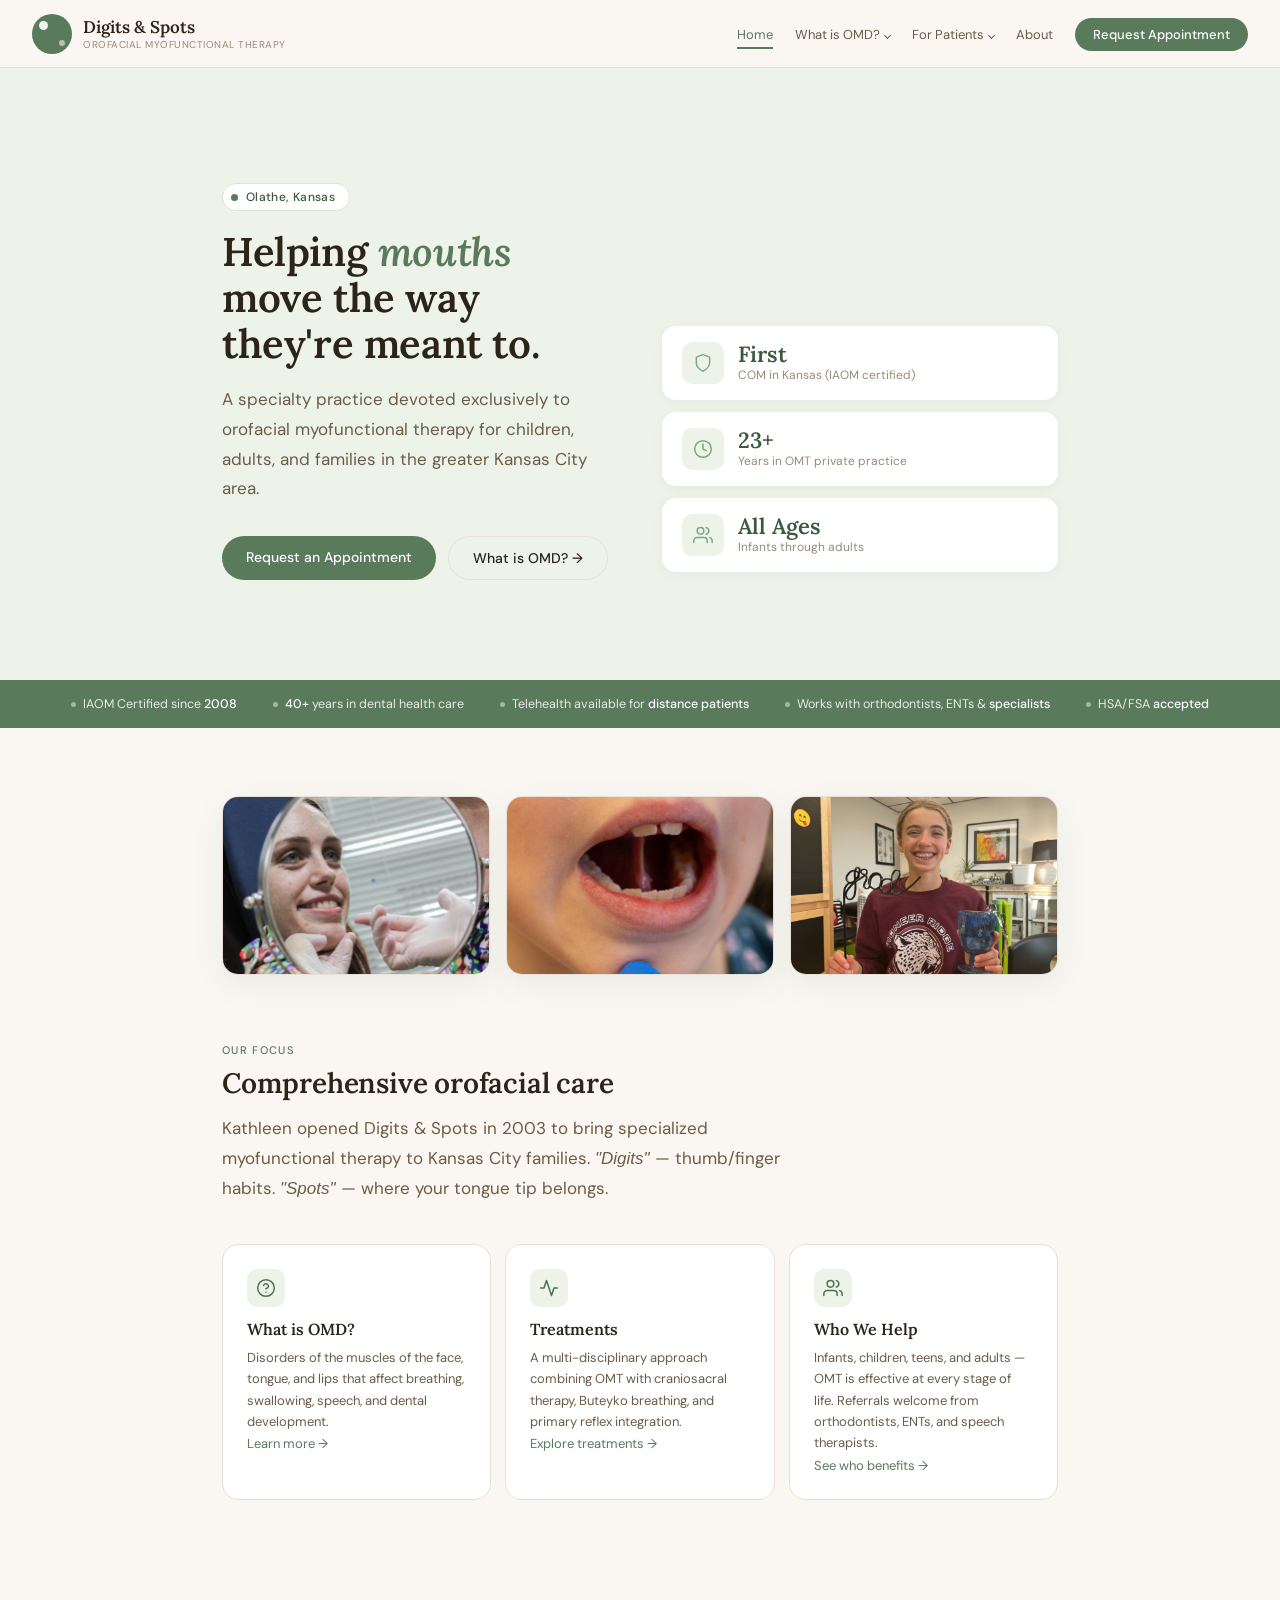
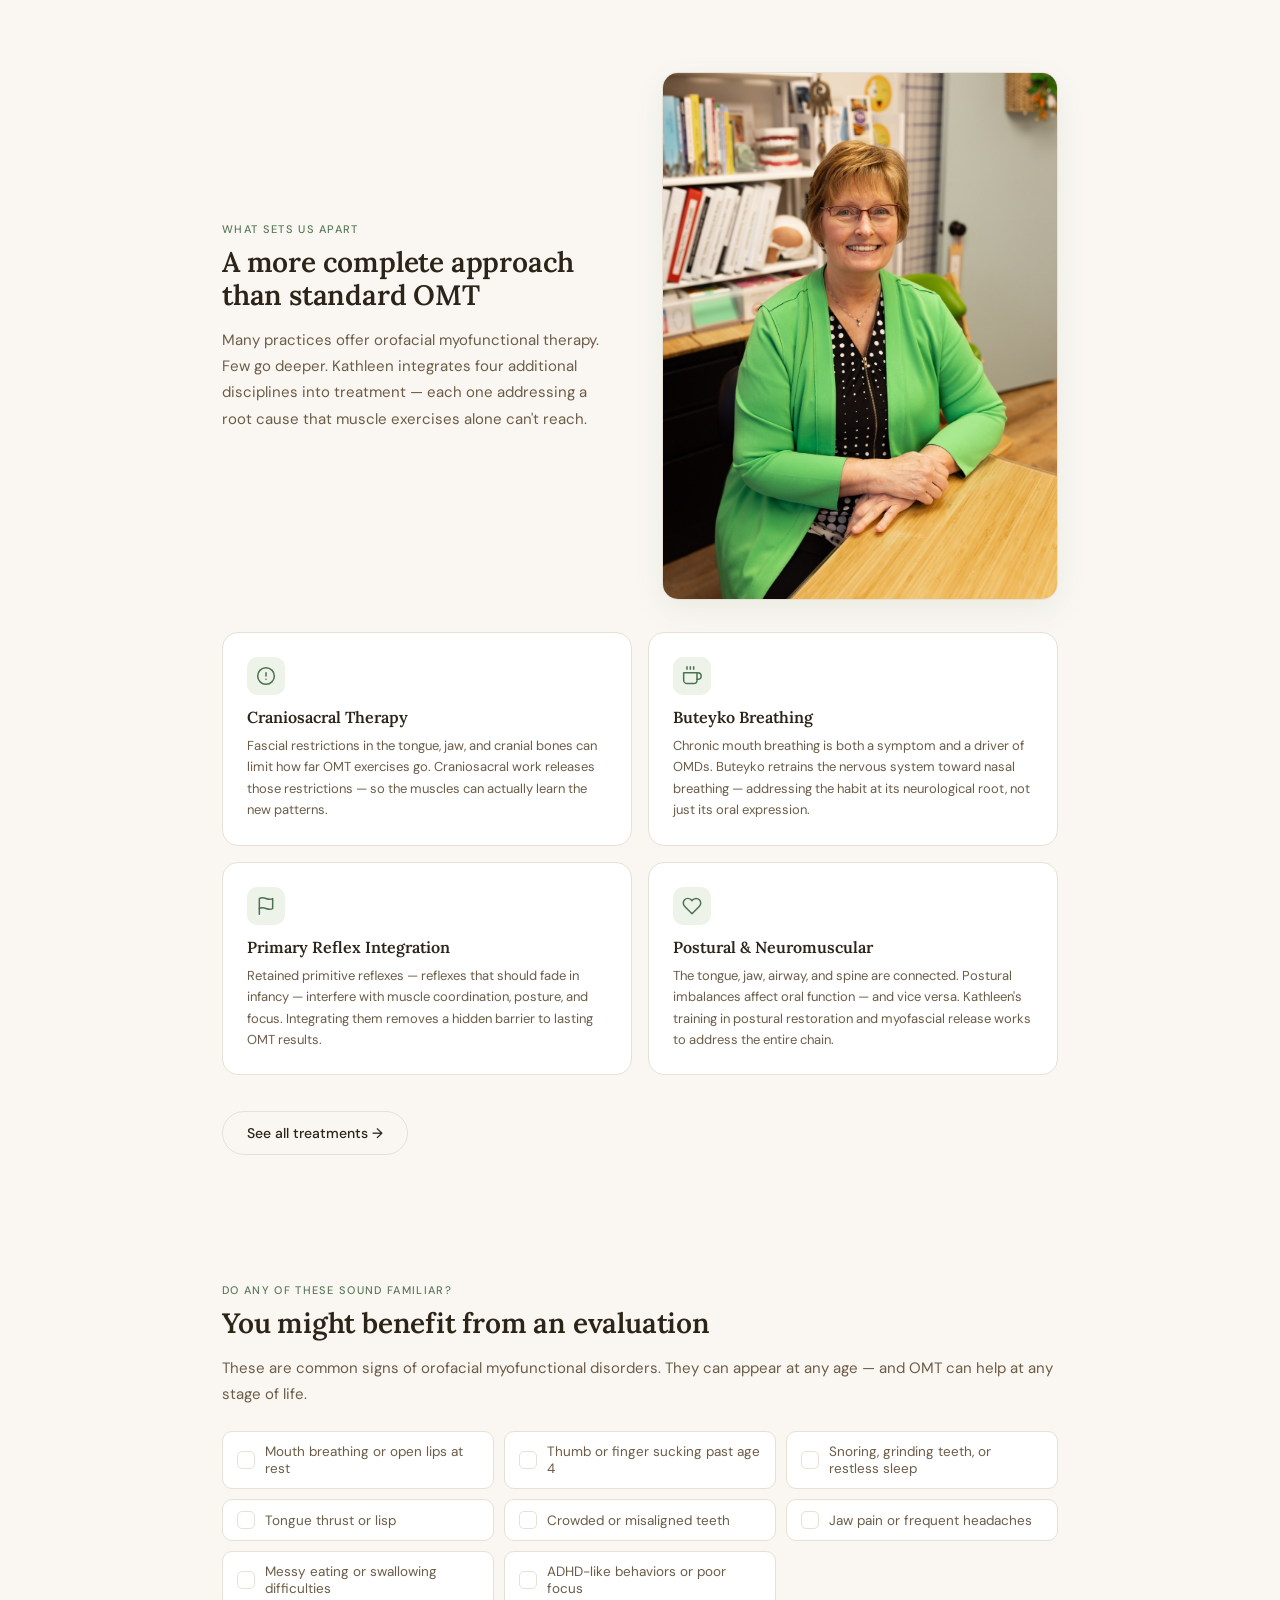
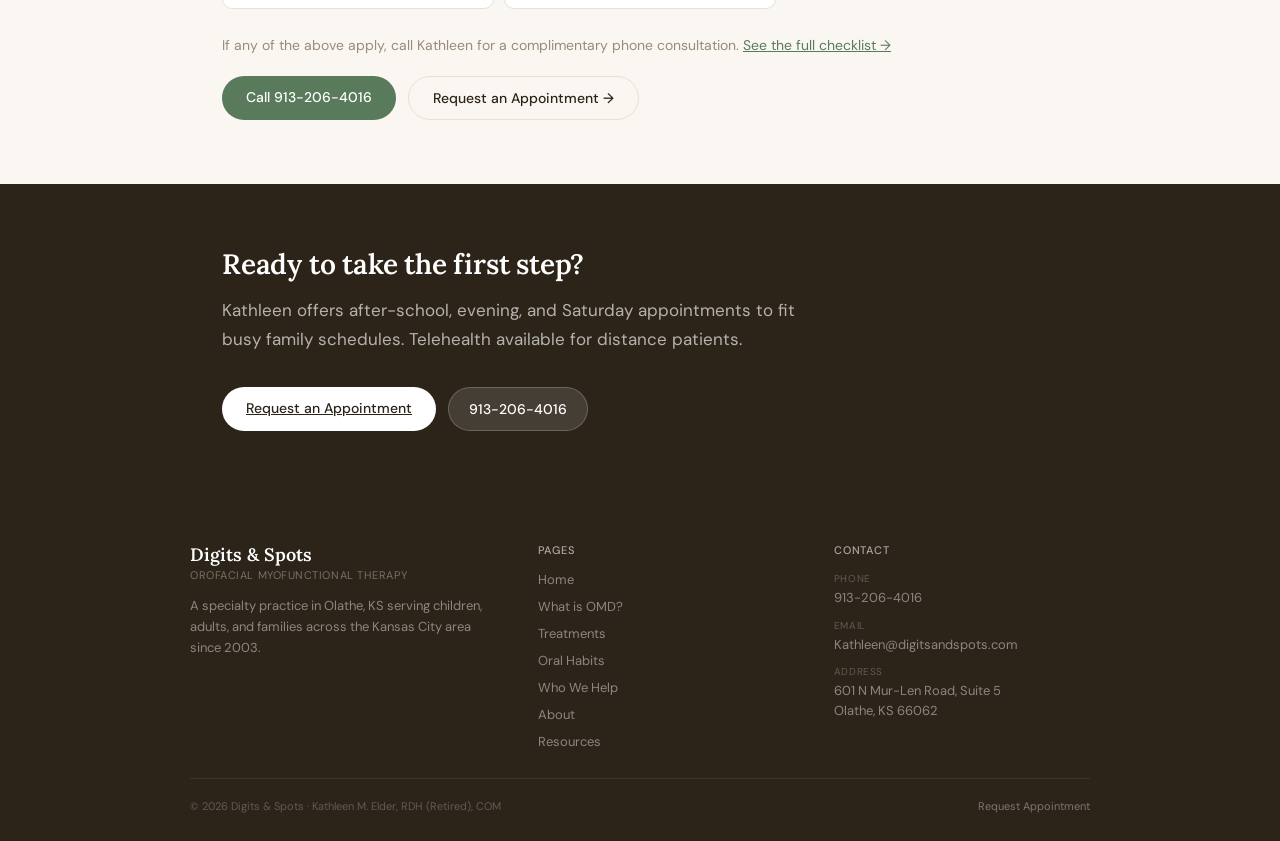
==== commit 07961b33: "Update photos on home, about, treatments, oral habits, OMD and resources pages Co-Authored-By: Claud" ====
--- a/index.html
+++ b/index.html
@@ -105,7 +105,7 @@
       <div class="ds-photo-strip wide">
         <figure class="ds-figure"><img src="images/home-img2502.jpg" alt="A patient smiling at a hand mirror during a tongue and jaw exercise" loading="lazy"></figure>
         <figure class="ds-figure"><img src="images/home-print-45.jpg" alt="A child with mouth open during an oral evaluation" loading="lazy"></figure>
-        <figure class="ds-figure"><img src="images/web-use-108.jpg" alt="Two girls holding a congratulations certificate for completing therapy" loading="lazy"></figure>
+        <figure class="ds-figure"><img src="images/home-img8435.jpg" alt="A smiling teen holding a graduation straw and a decorated cup to celebrate finishing therapy" loading="lazy"></figure>
       </div>
     </div>
   </section>
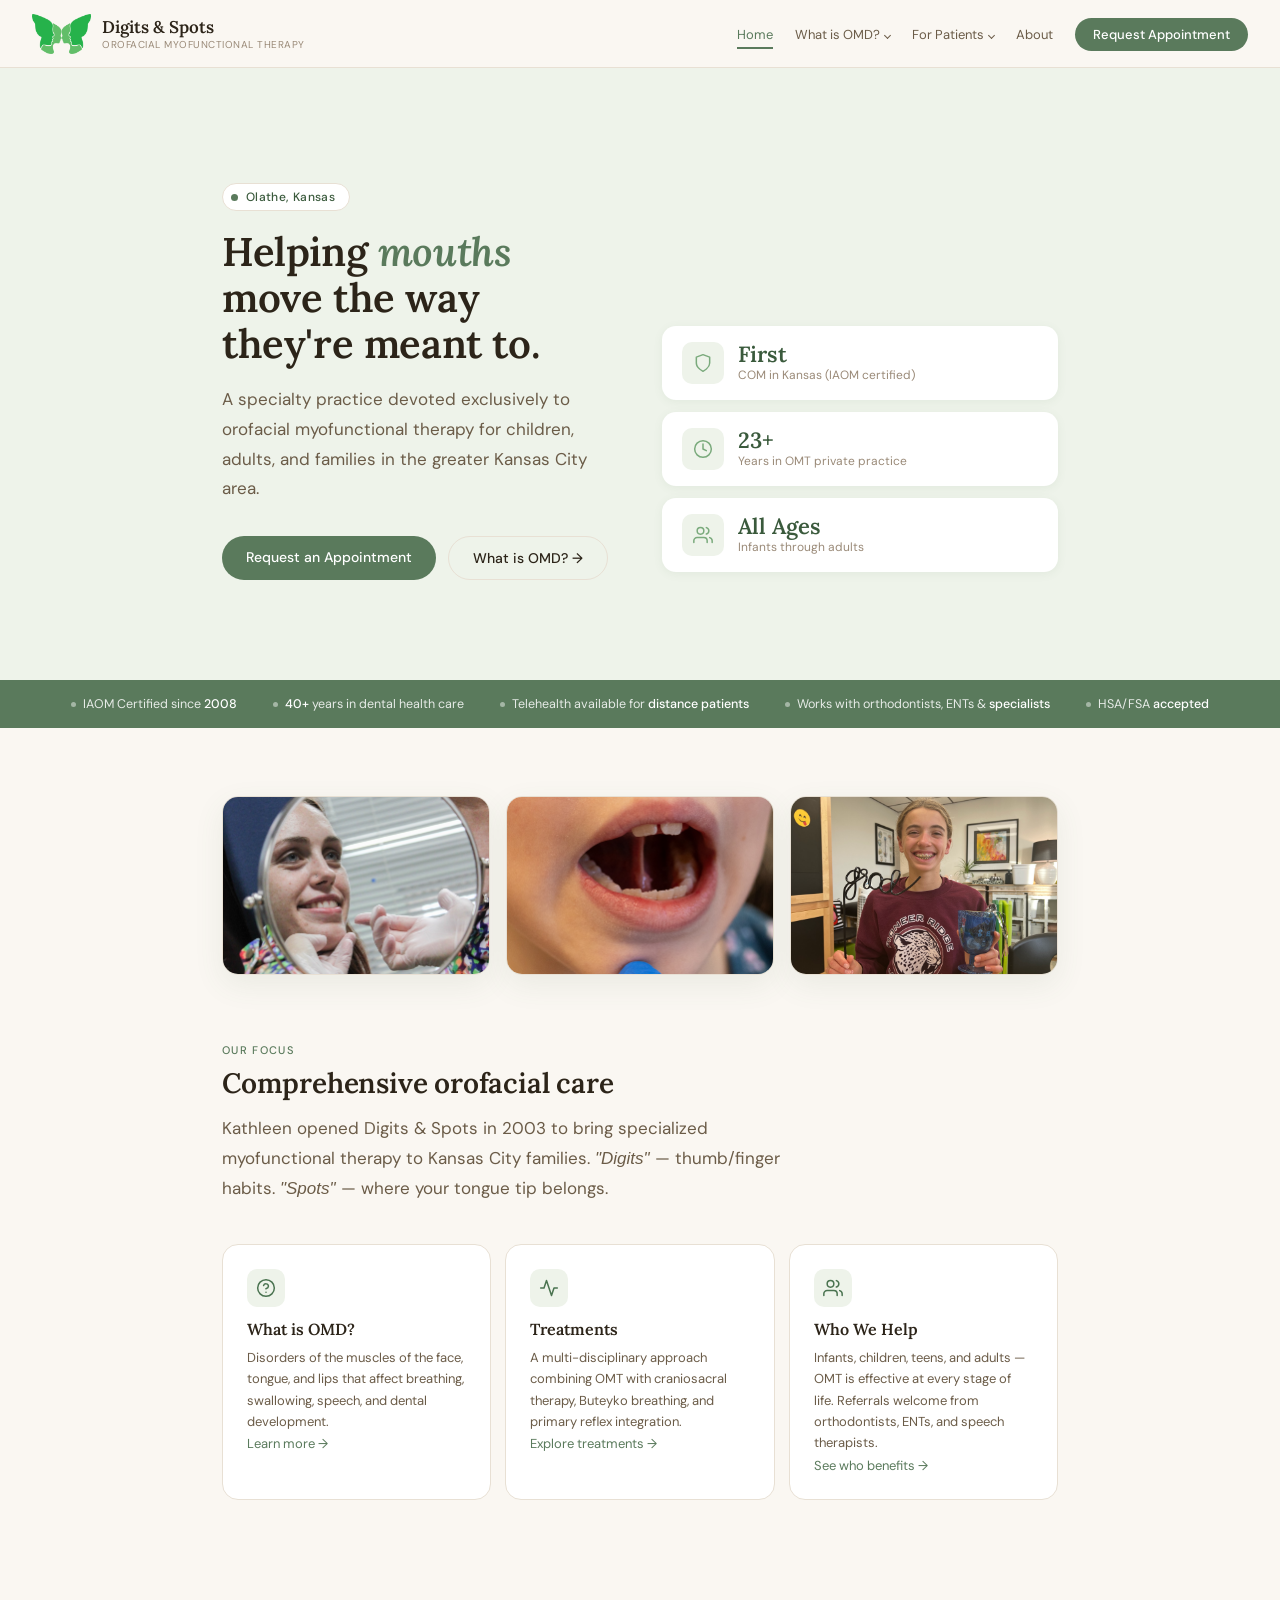
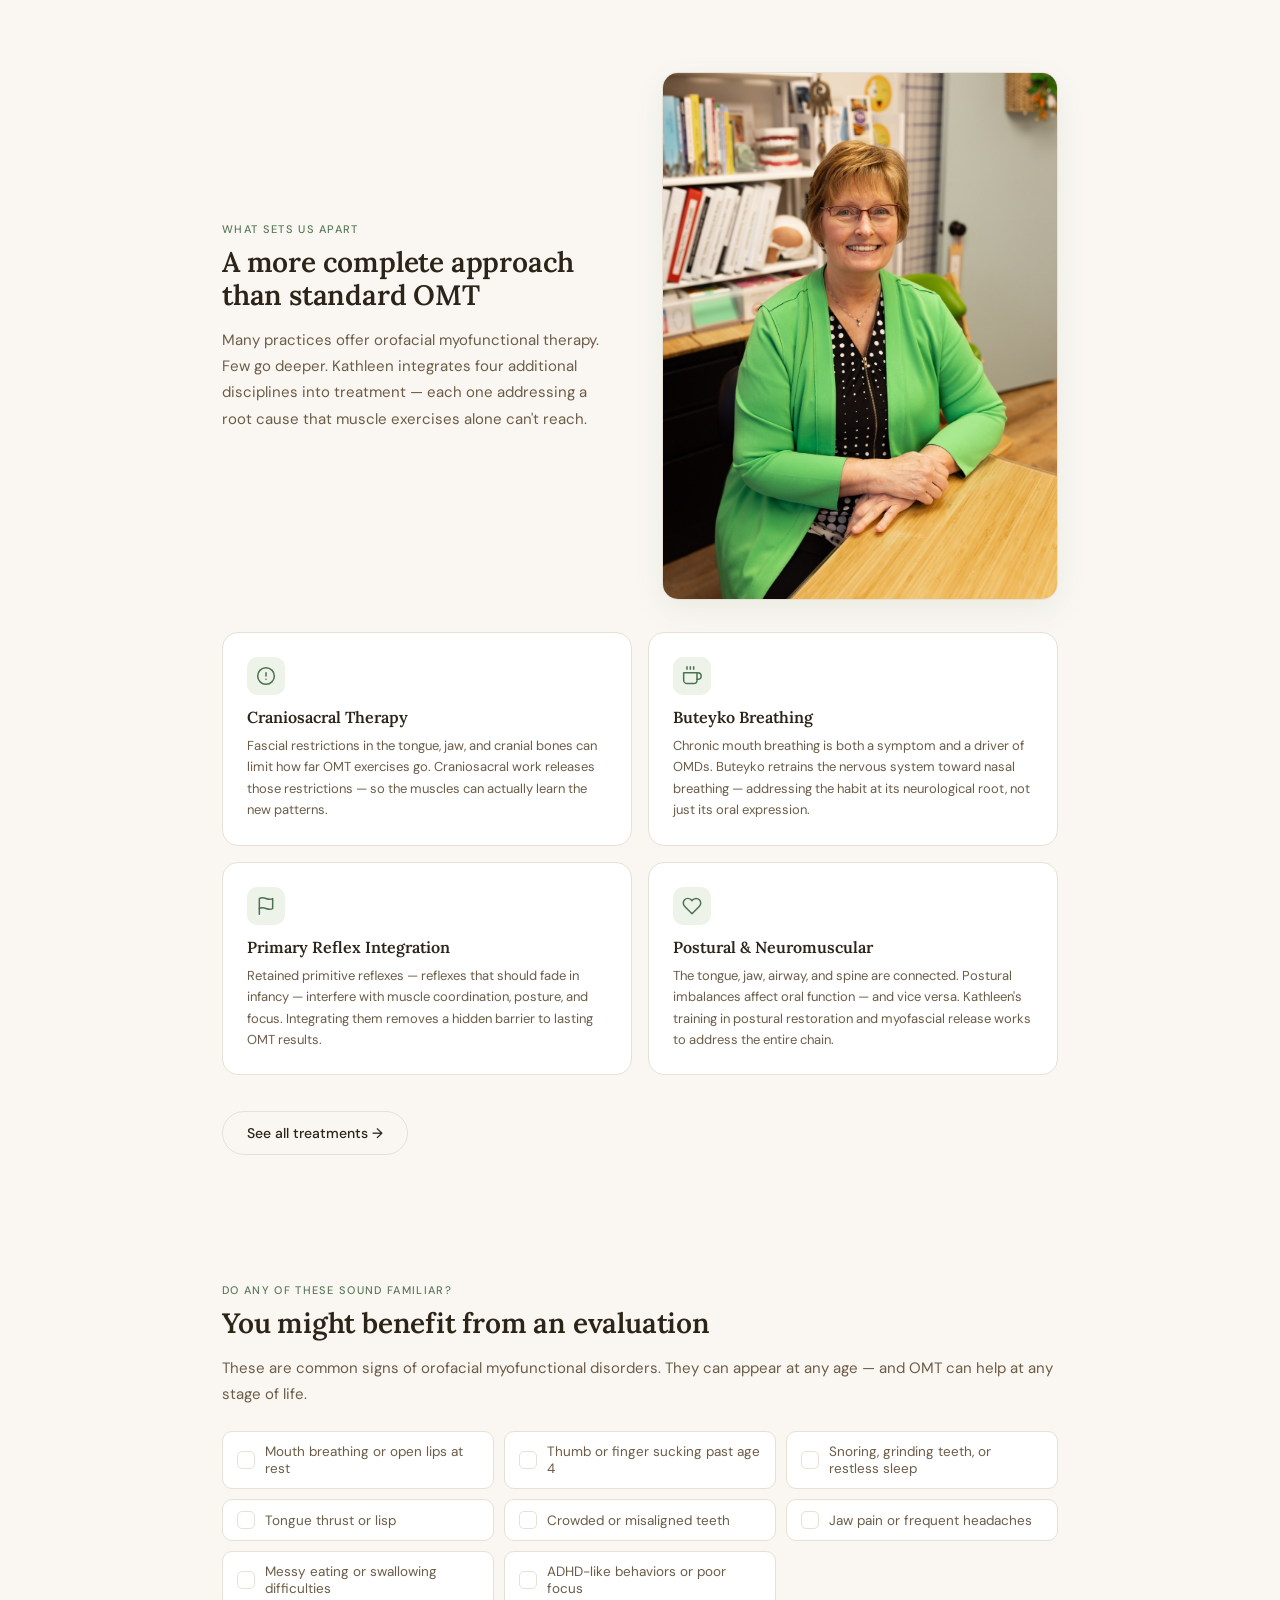
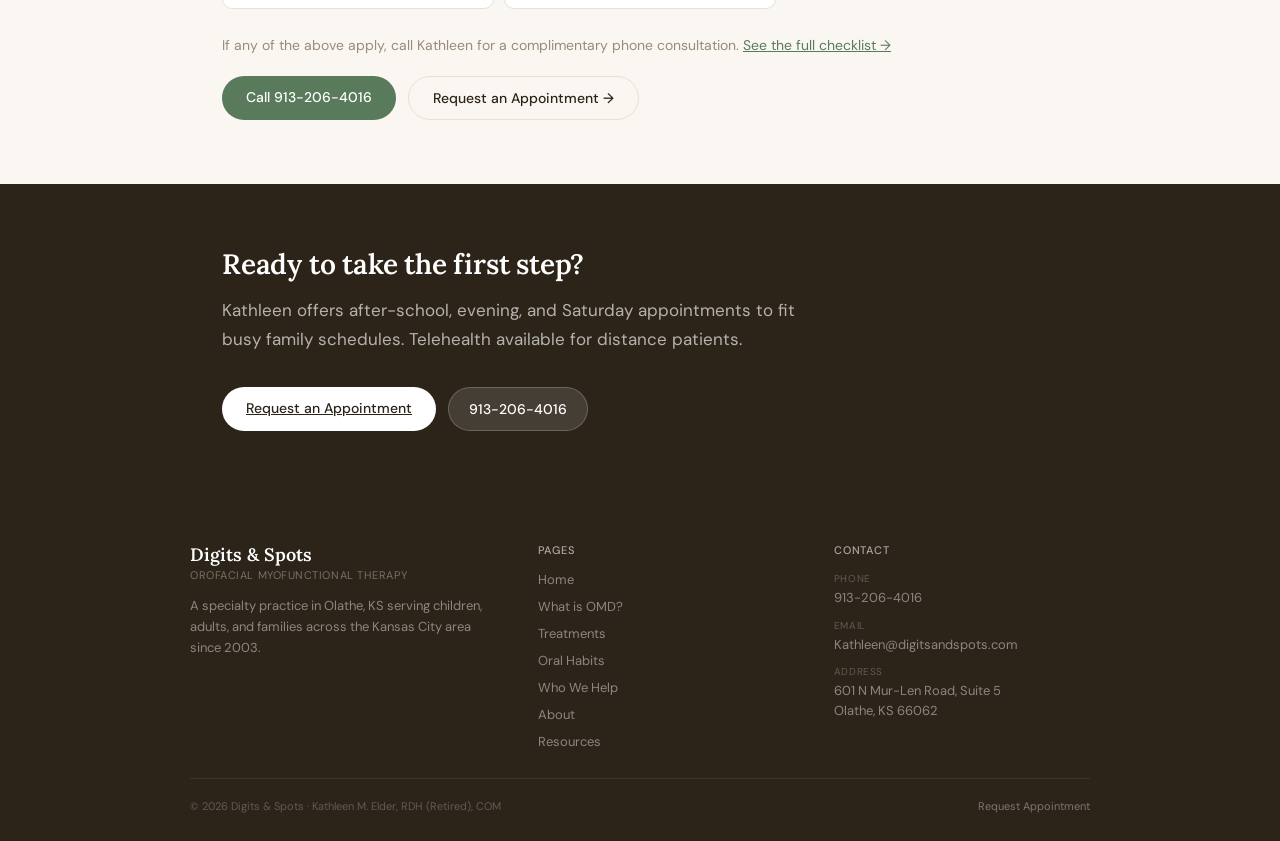
==== commit f16c14f3: "Replace logo with butterfly mark and add favicon Co-Authored-By: Claude Sonnet 5.5 <noreply@anthropi" ====
--- a/index.html
+++ b/index.html
@@ -6,6 +6,7 @@
   <title>Digits &amp; Spots — Orofacial Myofunctional Therapy | Olathe, KS</title>
   <meta name="description" content="Digits & Spots is a specialty therapy practice in Olathe, KS devoted exclusively to orofacial myofunctional therapy. Kathleen M. Elder, RDH (Retired), COM — Kansas's first Certified Orofacial Myologist." />
   <link rel="stylesheet" href="css/style.css" />
+  <link rel="icon" type="image/png" href="images/favicon.png" />
 </head>
 <body>
 
--- a/css/style.css
+++ b/css/style.css
@@ -55,23 +55,9 @@
 }
 
 .ds-logo-mark {
-  width: 40px; height: 40px;
-  border-radius: 50%;
-  background: var(--sage);
-  display: flex; align-items: center; justify-content: center;
-  position: relative; flex-shrink: 0;
-}
-.ds-logo-mark::before {
-  content: '';
-  width: 9px; height: 9px; border-radius: 50%;
-  background: rgba(255,255,255,0.9);
-  position: absolute; top: 7px; left: 7px;
-}
-.ds-logo-mark::after {
-  content: '';
-  width: 6px; height: 6px; border-radius: 50%;
-  background: rgba(255,255,255,0.55);
-  position: absolute; bottom: 8px; right: 7px;
+  width: 59px; height: 40px;
+  background: url("../images/logo.png") center / contain no-repeat;
+  flex-shrink: 0;
 }
 
 .ds-logo-name {
